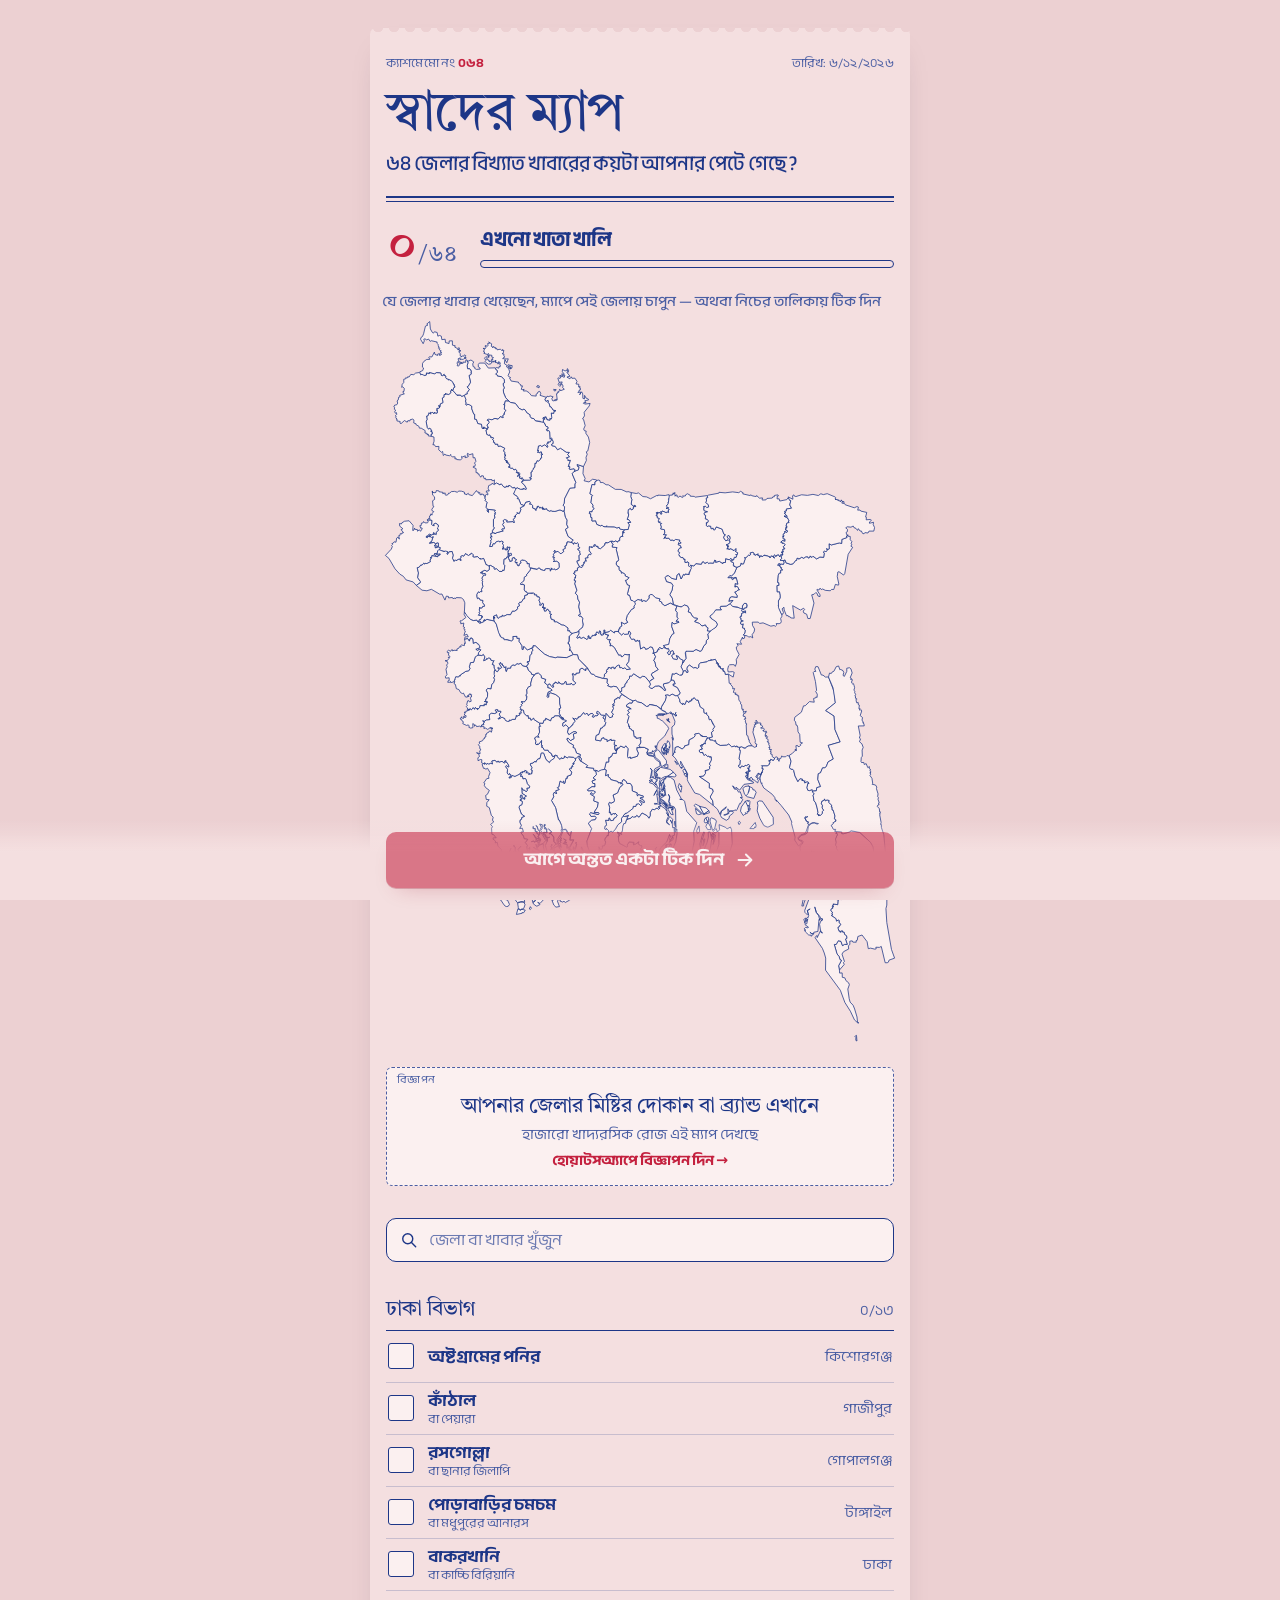
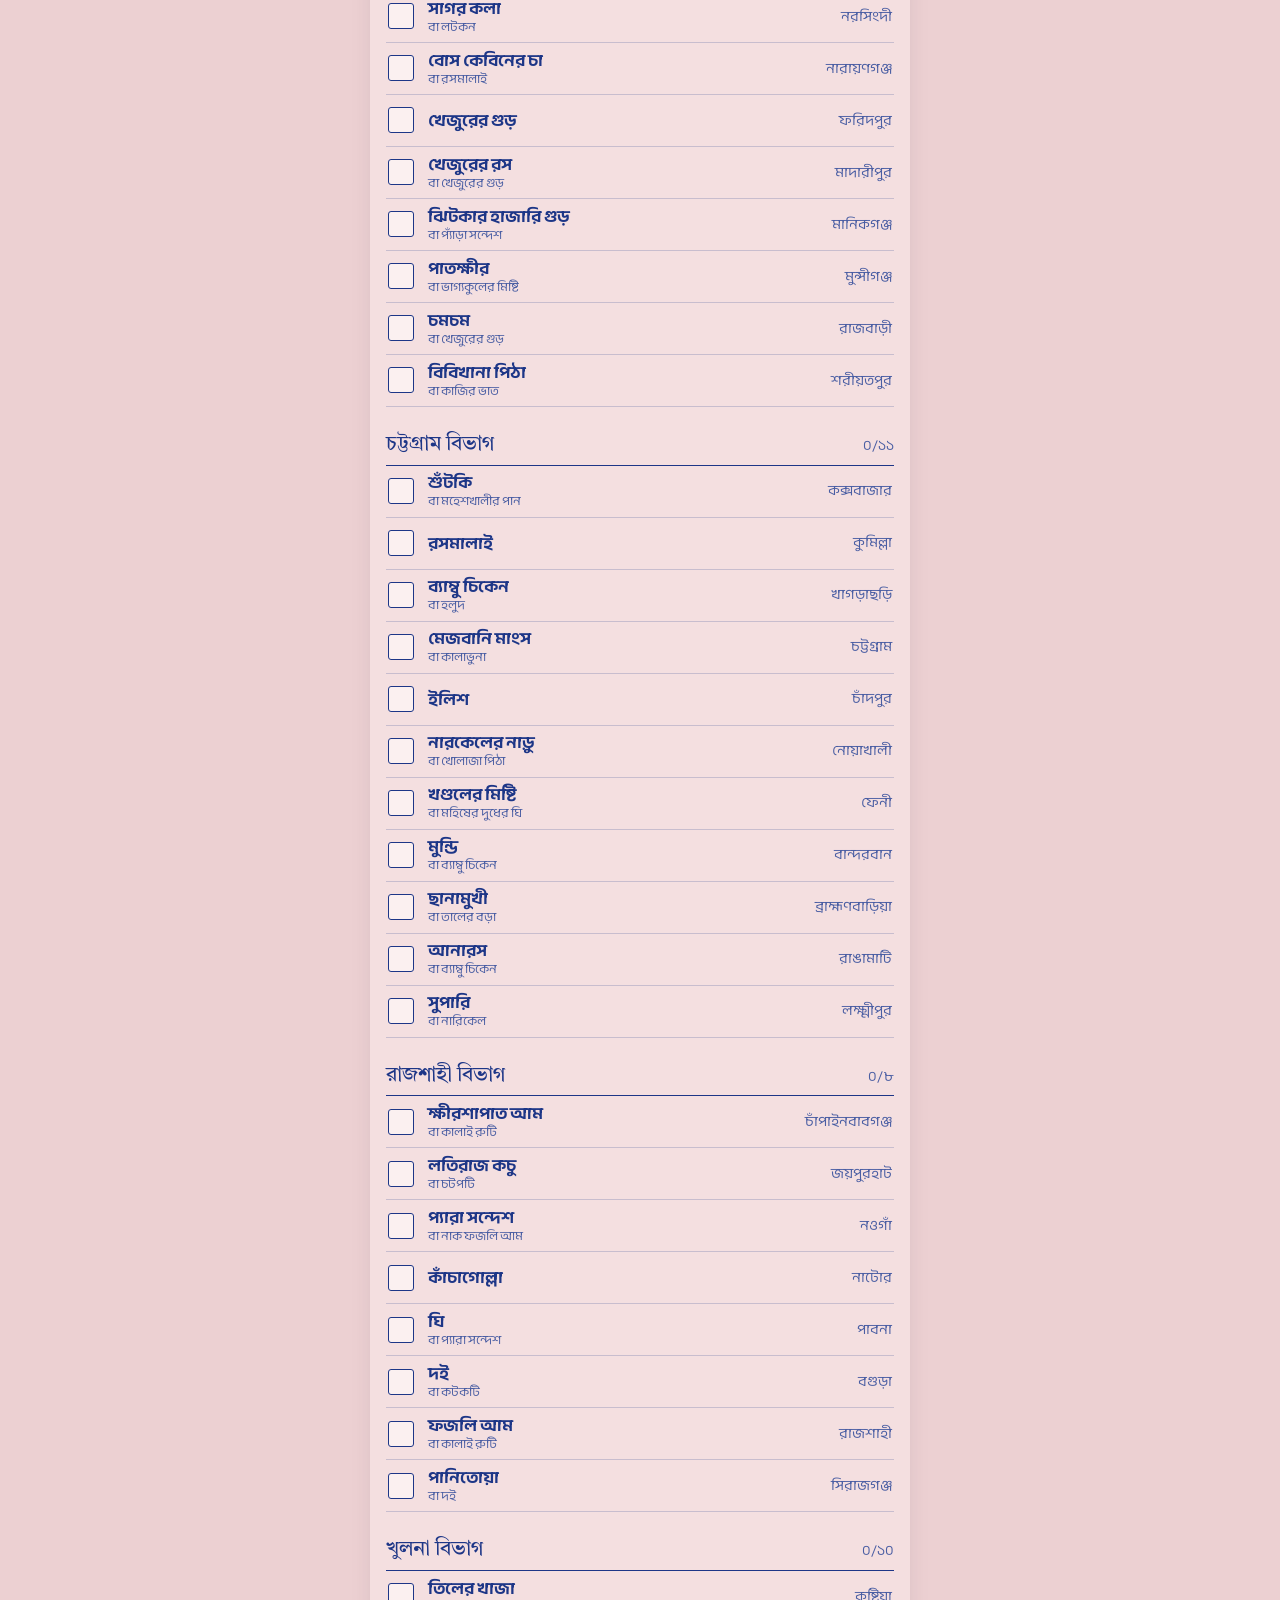
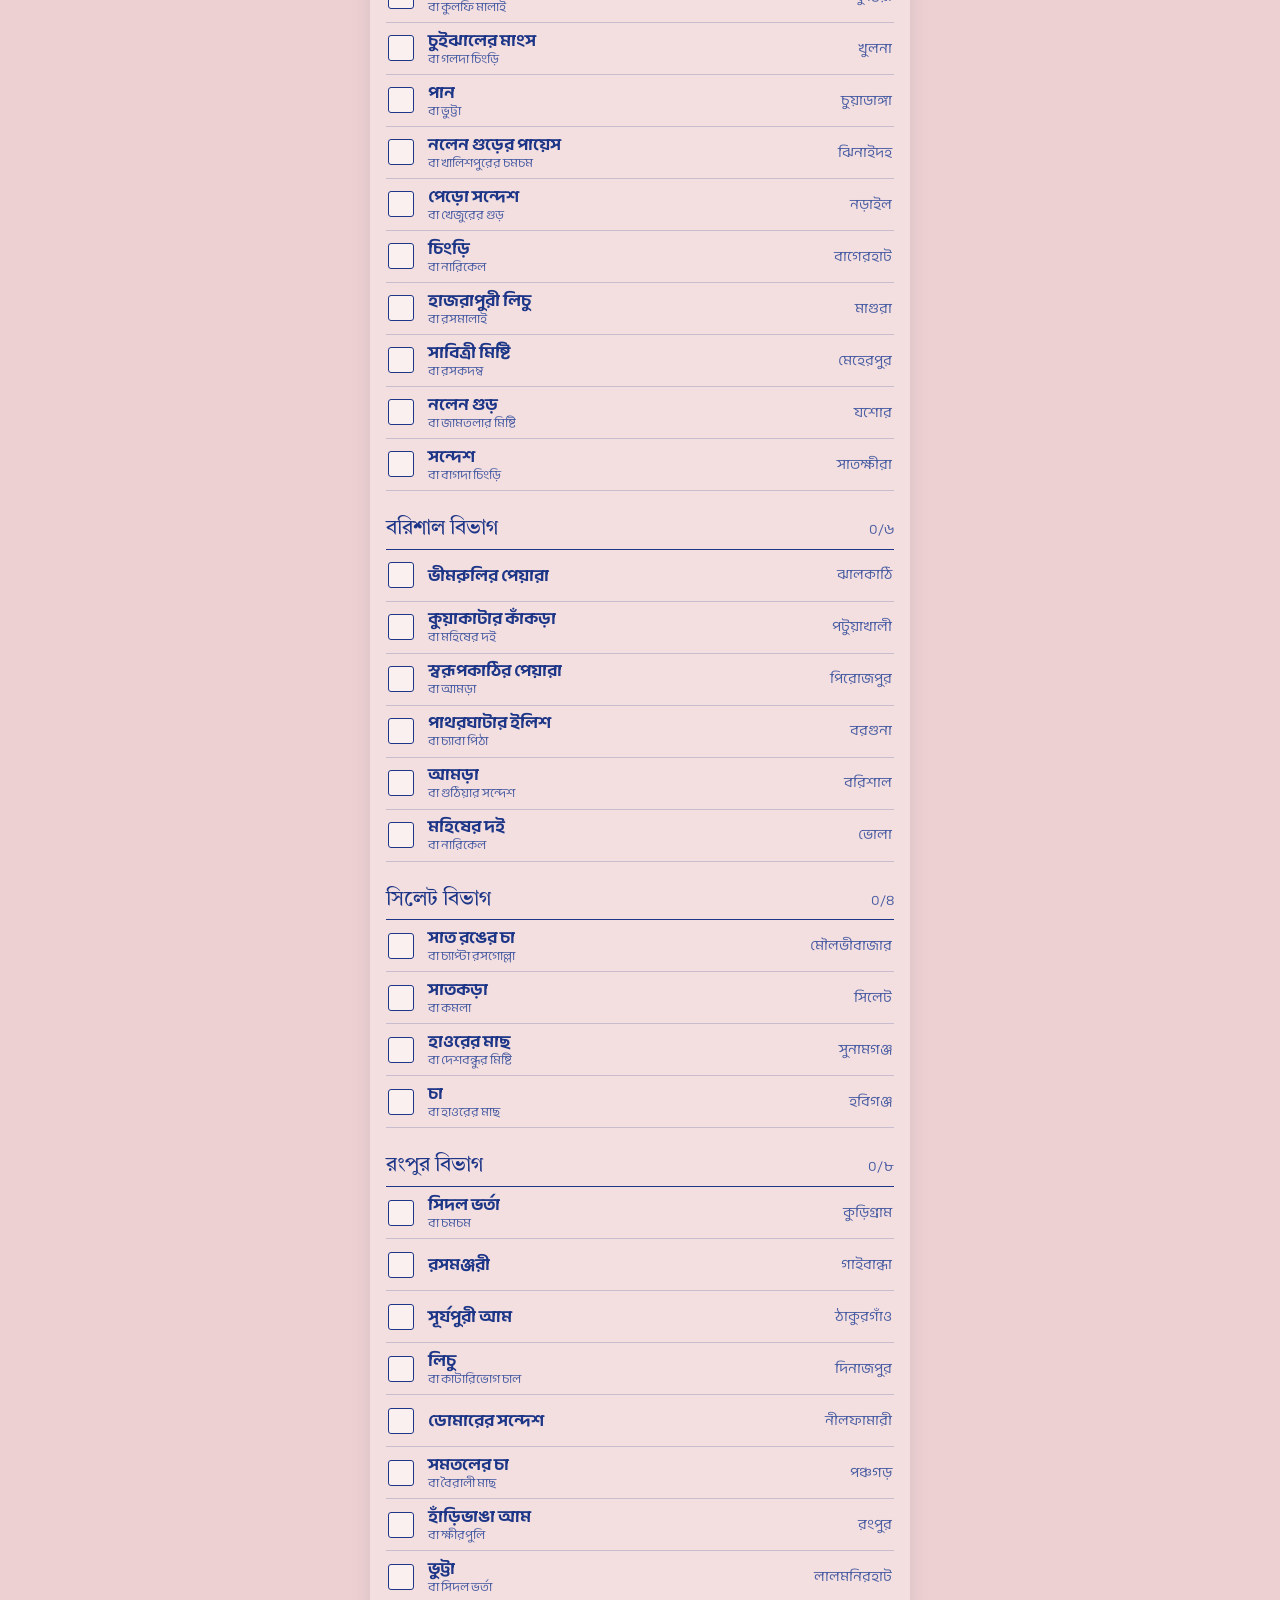
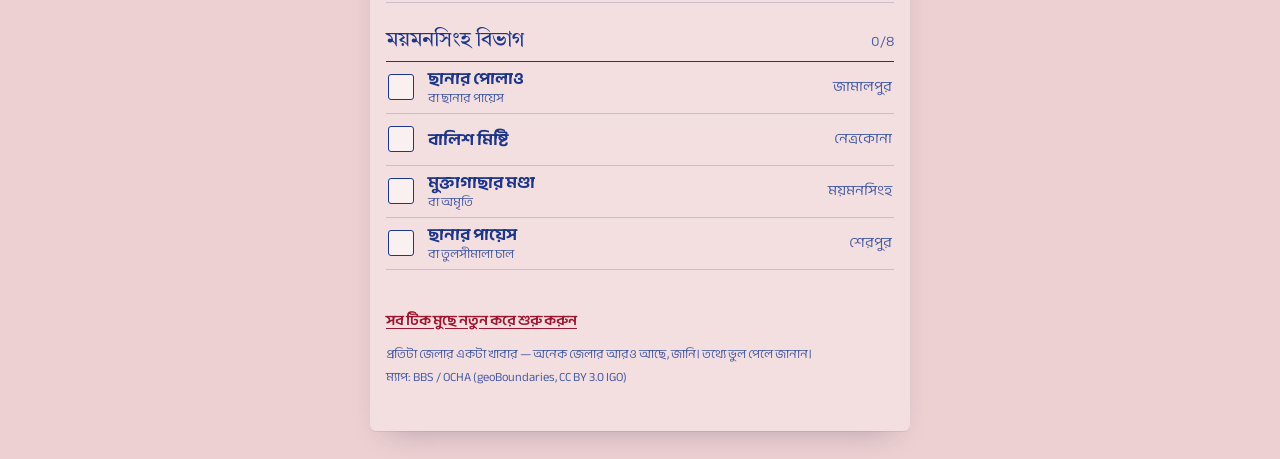
==== index.html @ 580228e4 "Swad map: 64-district famous food checklist with share card" ====
<!doctype html>
<html lang="bn">
<head>
<meta charset="utf-8">
<meta name="viewport" content="width=device-width, initial-scale=1, viewport-fit=cover">
<title>স্বাদের ম্যাপ — ৬৪ জেলার কয়টার বিখ্যাত খাবার খেয়েছেন?</title>
<meta name="description" content="বগুড়ার দই থেকে নাটোরের কাঁচাগোল্লা — ৬৪ জেলার বিখ্যাত খাবারের কয়টা খেয়েছেন? টিক দিন, নিজের স্বাদের ম্যাপ বানিয়ে শেয়ার করুন।">
<meta name="theme-color" content="#f4dfe0">
<meta property="og:type" content="website">
<meta property="og:title" content="৬৪ জেলার কয়টার বিখ্যাত খাবার খেয়েছেন?">
<meta property="og:description" content="টিক দিন, নিজের স্বাদের ম্যাপ বানিয়ে শেয়ার করুন। লগইন লাগে না।">
<meta property="og:image" content="https://amimul1234.github.io/swad/og.png">
<meta property="og:image:width" content="1200">
<meta property="og:image:height" content="630">
<meta property="og:url" content="https://amimul1234.github.io/swad/">
<meta name="twitter:card" content="summary_large_image">
<link rel="icon" href="icon.svg" type="image/svg+xml">
<link rel="preconnect" href="https://fonts.googleapis.com">
<link rel="preconnect" href="https://fonts.gstatic.com" crossorigin>
<link href="https://fonts.googleapis.com/css2?family=Anek+Bangla:wdth,wght@75..125,300..800&family=Tiro+Bangla&display=swap" rel="stylesheet">
<link rel="stylesheet" href="app.css">
</head>
<body>
<div class="sheet">
  <header class="mast">
    <div class="mast-row">
      <span class="memo-no">ক্যাশমেমো নং <b>০৬৪</b></span>
      <span class="memo-date" id="today"></span>
    </div>
    <h1>স্বাদের ম্যাপ</h1>
    <p class="mast-sub">৬৪ জেলার বিখ্যাত খাবারের কয়টা আপনার পেটে গেছে?</p>
    <div class="friend" id="friend" hidden></div>
  </header>

  <section class="tally" aria-live="polite">
    <div class="tally-num"><span id="count">০</span><small>/৬৪</small></div>
    <div class="tally-side">
      <div class="tally-title" id="rank">এখনো খাতা খালি</div>
      <div class="tally-bar"><i id="bar"></i></div>
    </div>
  </section>

  <section class="map-wrap">
    <p class="hint">যে জেলার খাবার খেয়েছেন, ম্যাপে সেই জেলায় চাপুন — অথবা নিচের তালিকায় টিক দিন</p>
    <svg id="map" role="group" aria-label="বাংলাদেশের ৬৪ জেলার ম্যাপ"></svg>
    <div class="peek" id="peek" hidden></div>
  </section>

  <aside class="ad" data-slot="mid" hidden></aside>

  <section class="ledger">
    <div class="ledger-head">
      <label class="search">
        <svg viewBox="0 0 24 24" aria-hidden="true"><circle cx="10.5" cy="10.5" r="6"/><path d="M15 15l5 5"/></svg>
        <input id="q" type="search" placeholder="জেলা বা খাবার খুঁজুন" autocomplete="off">
      </label>
    </div>
    <div id="list"></div>
  </section>

  <footer class="foot">
    <button class="link" id="clear" type="button">সব টিক মুছে নতুন করে শুরু করুন</button>
    <p>প্রতিটা জেলার একটা খাবার — অনেক জেলার আরও আছে, জানি। তথ্যে ভুল পেলে জানান।</p>
    <p>ম্যাপ: BBS / OCHA (geoBoundaries, CC BY 3.0 IGO)</p>
  </footer>
</div>

<div class="dock">
  <button class="stamp-btn" id="make" type="button">
    <span id="makeLabel">আমার কার্ড বানাই</span>
    <svg viewBox="0 0 24 24" aria-hidden="true"><path d="M5 12h13M13 6l6 6-6 6"/></svg>
  </button>
</div>

<dialog id="sheet" class="card-sheet">
  <form method="dialog" class="sheet-top">
    <b>আপনার স্বাদের কার্ড</b>
    <button class="x" aria-label="বন্ধ করুন">
      <svg viewBox="0 0 24 24"><path d="M6 6l12 12M18 6L6 18"/></svg>
    </button>
  </form>
  <div class="fields">
    <label class="field">
      <span>নাম</span>
      <input id="name" maxlength="28" placeholder="আপনার নাম" autocomplete="name">
    </label>
    <label class="photo">
      <input id="photo" type="file" accept="image/*" hidden>
      <span class="photo-face" id="face">
        <svg viewBox="0 0 24 24" aria-hidden="true"><circle cx="12" cy="9" r="3.6"/><path d="M5 19.5c1.4-3.2 4-4.6 7-4.6s5.6 1.4 7 4.6"/></svg>
      </span>
      <span>ছবি</span>
    </label>
  </div>
  <div class="preview"><img id="out" alt="আপনার স্বাদের কার্ড"></div>
  <p class="save-hint" id="saveHint">ছবিতে চেপে ধরে রাখলেও সেভ হবে</p>
  <div class="actions">
    <button class="stamp-btn" id="share" type="button">শেয়ার করুন</button>
    <button class="ghost wide" id="save" type="button">ডাউনলোড</button>
    <button class="ghost wide" id="copy" type="button">লিংক কপি</button>
  </div>
  <aside class="ad" data-slot="sheet" hidden></aside>
</dialog>

<div class="toast" id="toast" role="status"></div>

<script src="ads.js"></script>
<script src="map.js"></script>
<script src="foods.js"></script>
<script src="app.js"></script>
</body>
</html>
---- app.css ----
:root {
  --memo: #f4dfe0;
  --memo-deep: #ecd0d2;
  --slip: #fbf0f0;
  --ink: #1d3687;
  --ink-soft: #4a5ea3;
  --ink-faint: rgba(29, 54, 135, .14);
  --rule: rgba(29, 54, 135, .2);
  --stamp: #c4213f;
  --stamp-deep: #9b1730;
  --stamp-wash: rgba(196, 33, 63, .1);
  --carbon: #24233a;
  --string: #b98a4b;

  --display: "Tiro Bangla", "Noto Serif Bengali", serif;
  --body: "Anek Bangla", "Noto Sans Bengali", "Hind Siliguri", system-ui, sans-serif;

  --r-1: 3px;
  --r-2: 6px;
  --r-3: 10px;
  --r-4: 16px;
  --r-5: 999px;

  --lift: 0 1px 0 rgba(36, 35, 58, .08), 0 14px 30px -18px rgba(36, 35, 58, .35);
  --press: 0 1px 0 rgba(155, 23, 48, .5), 0 10px 22px -12px rgba(155, 23, 48, .55);

  --t-xs: .78rem;
  --t-sm: .9rem;
  --t-md: 1.02rem;
  --t-lg: 1.32rem;
  --t-xl: 2.15rem;
  --t-xxl: 3.4rem;
}

* { box-sizing: border-box; }

html { -webkit-text-size-adjust: 100%; }

body {
  margin: 0;
  background: var(--memo-deep);
  color: var(--ink);
  font-family: var(--body);
  font-size: var(--t-md);
  line-height: 1.5;
  -webkit-tap-highlight-color: transparent;
}

button, input { font: inherit; color: inherit; }

.sheet {
  max-width: 540px;
  margin: 0 auto;
  min-height: 100dvh;
  background: var(--memo);
  padding: 0 16px 120px;
  position: relative;
}

@media (min-width: 600px) {
  body { padding: 28px 0; }
  .sheet {
    border-radius: var(--r-2);
    box-shadow: var(--lift);
    min-height: auto;
    padding-bottom: 40px;
  }
  .sheet::before {
    content: "";
    position: absolute;
    inset: -1px 0 auto;
    height: 10px;
    background: radial-gradient(circle at 8px 0, var(--memo-deep) 5px, transparent 5.5px) 0 0 / 16px 10px repeat-x;
  }
}

.mast {
  padding: 26px 0 18px;
  border-bottom: 2px solid var(--ink);
  position: relative;
}
.mast::after {
  content: "";
  position: absolute;
  left: 0; right: 0; bottom: -6px;
  border-bottom: 1px solid var(--ink);
}
.mast-row {
  display: flex;
  justify-content: space-between;
  font-size: var(--t-xs);
  letter-spacing: .02em;
  color: var(--ink-soft);
}
.memo-no b { font-weight: 700; color: var(--stamp); font-variant-numeric: tabular-nums; }
.mast h1 {
  font-family: var(--display);
  font-weight: 400;
  font-size: var(--t-xxl);
  line-height: 1.05;
  letter-spacing: -.01em;
  margin: 14px 0 6px;
}
.mast-sub {
  margin: 0;
  font-size: var(--t-lg);
  font-weight: 500;
  font-stretch: 92%;
  line-height: 1.35;
  text-wrap: balance;
}

.friend {
  margin-top: 14px;
  padding: 10px 12px;
  border: 1.5px dashed var(--stamp);
  border-radius: var(--r-2);
  color: var(--stamp-deep);
  font-size: var(--t-sm);
  background: var(--stamp-wash);
}
.friend b { font-weight: 700; }

.tally {
  display: flex;
  align-items: center;
  gap: 16px;
  padding: 22px 0 6px;
}
.tally-num {
  font-family: var(--display);
  font-size: var(--t-xxl);
  line-height: 1;
  color: var(--stamp);
  font-variant-numeric: tabular-nums;
  min-width: 2.6ch;
}
.tally-num small { font-size: .42em; color: var(--ink-soft); margin-left: 2px; }
.tally-side { flex: 1; min-width: 0; }
.tally-title {
  font-weight: 700;
  font-size: var(--t-lg);
  font-stretch: 90%;
  line-height: 1.2;
}
.tally-bar {
  margin-top: 8px;
  height: 8px;
  border: 1.5px solid var(--ink);
  border-radius: var(--r-5);
  overflow: hidden;
}
.tally-bar i {
  display: block;
  height: 100%;
  width: 0;
  background: repeating-linear-gradient(-45deg, var(--stamp) 0 4px, var(--stamp-deep) 4px 6px);
  transition: width .45s cubic-bezier(.2, .8, .2, 1);
}

.map-wrap {
  position: relative;
  margin: 10px -4px 0;
}
#map {
  display: block;
  width: 100%;
  height: auto;
  touch-action: manipulation;
}
#map path {
  fill: var(--slip);
  stroke: var(--ink);
  stroke-width: .9;
  stroke-linejoin: round;
  cursor: pointer;
  transition: fill .25s ease;
}
#map path.on { fill: var(--stamp); stroke: var(--stamp-deep); }
#map path.hit { fill: var(--ink-faint); }
#map path.on.hit { fill: var(--stamp-deep); }
#map path:focus-visible { outline: none; stroke-width: 2.5; }
#map path.pop { animation: pop .42s cubic-bezier(.2, .8, .2, 1); transform-box: fill-box; transform-origin: center; }
@keyframes pop {
  0% { transform: scale(1); }
  40% { transform: scale(1.12); }
  100% { transform: scale(1); }
}
.peek {
  position: absolute;
  left: 50%;
  top: 6px;
  transform: translateX(-50%);
  background: var(--carbon);
  color: var(--slip);
  padding: 7px 14px;
  border-radius: var(--r-5);
  font-size: var(--t-sm);
  white-space: nowrap;
  pointer-events: none;
  box-shadow: var(--lift);
}
.peek b { color: #ffb3c0; font-weight: 600; }
.hint {
  margin: 4px 0 6px;
  font-size: var(--t-sm);
  font-weight: 500;
  color: var(--ink-soft);
  text-wrap: balance;
}

.ledger { margin-top: 22px; }
.ledger-head {
  display: flex;
  gap: 10px;
  position: sticky;
  top: 0;
  z-index: 2;
  padding: 10px 0;
  background: var(--memo);
}
.search {
  flex: 1;
  display: flex;
  align-items: center;
  gap: 8px;
  padding: 0 12px;
  height: 44px;
  border: 1.5px solid var(--ink);
  border-radius: var(--r-3);
  background: var(--slip);
}
.search svg { width: 20px; height: 20px; flex: none; }
.search input {
  border: 0;
  background: none;
  outline: none;
  width: 100%;
  min-width: 0;
  font-size: 1rem;
}
.search input::placeholder { color: var(--ink-soft); opacity: .8; }
svg { fill: none; stroke: currentColor; stroke-width: 1.7; stroke-linecap: round; stroke-linejoin: round; }

.ghost {
  height: 44px;
  padding: 0 14px;
  border: 1.5px solid var(--ink);
  border-radius: var(--r-3);
  background: transparent;
  font-weight: 600;
  font-size: var(--t-sm);
  cursor: pointer;
  white-space: nowrap;
}
.ghost:active { background: var(--ink-faint); }

.div-block { margin-top: 14px; }
.div-head {
  display: flex;
  align-items: baseline;
  justify-content: space-between;
  border-bottom: 1.5px solid var(--ink);
  padding: 8px 0 4px;
}
.div-head h2 {
  margin: 0;
  font-family: var(--display);
  font-weight: 400;
  font-size: var(--t-lg);
}
.div-head span { font-size: var(--t-sm); color: var(--ink-soft); font-variant-numeric: tabular-nums; }

.row {
  display: grid;
  grid-template-columns: 30px 1fr auto;
  align-items: center;
  gap: 10px;
  width: 100%;
  min-height: 52px;
  padding: 6px 2px;
  border: 0;
  border-bottom: 1px solid var(--rule);
  background: none;
  text-align: left;
  cursor: pointer;
}
.row:active { background: var(--ink-faint); }
.box {
  width: 26px;
  height: 26px;
  border: 1.5px solid var(--ink);
  border-radius: var(--r-1);
  display: grid;
  place-items: center;
  background: var(--slip);
}
.box svg { width: 20px; height: 20px; stroke: var(--slip); stroke-width: 2.6; opacity: 0; transform: scale(.4) rotate(-12deg); transition: transform .25s cubic-bezier(.2, .8, .2, 1), opacity .15s; }
.row.on .box { background: var(--stamp); border-color: var(--stamp-deep); }
.row.on .box svg { opacity: 1; transform: none; }
.food {
  font-weight: 650;
  font-size: 1.06rem;
  line-height: 1.25;
  min-width: 0;
}
.food em { display: block; font-style: normal; font-size: var(--t-xs); color: var(--ink-soft); font-weight: 400; margin-top: 1px; }
.dist {
  font-size: var(--t-sm);
  color: var(--ink-soft);
  white-space: nowrap;
  text-align: right;
  padding-left: 8px;
}
.row.on .food { color: var(--stamp-deep); }
.row.on .dist { color: var(--stamp); font-weight: 600; }
.empty { padding: 28px 0; text-align: center; color: var(--ink-soft); }

.link {
  border: 0;
  background: none;
  padding: 10px 0;
  color: var(--stamp-deep);
  font-weight: 600;
  font-size: var(--t-sm);
  text-decoration: underline;
  text-underline-offset: 3px;
  cursor: pointer;
}
.ad {
  margin: 22px 0 0;
  border: 1.5px dashed var(--ink-soft);
  border-radius: var(--r-2);
  padding: 22px 12px 12px;
  position: relative;
  display: grid;
  justify-items: center;
  background: var(--slip);
}
.ad::before {
  content: "বিজ্ঞাপন";
  position: absolute;
  top: 4px;
  left: 10px;
  font-size: .68rem;
  letter-spacing: .04em;
  color: var(--ink-soft);
}
.ad iframe { border: 0; display: block; max-width: 100%; }
.house {
  display: grid;
  gap: 4px;
  width: 100%;
  text-decoration: none;
  color: var(--ink);
  text-align: center;
  padding: 4px 0 2px;
}
.house b { font-family: var(--display); font-weight: 400; font-size: var(--t-lg); line-height: 1.25; text-wrap: balance; }
.house span { font-size: var(--t-sm); color: var(--ink-soft); }
.house i { font-style: normal; font-weight: 700; color: var(--stamp); font-size: var(--t-sm); }
.card-sheet .ad { margin-top: 16px; }
.foot {
  margin-top: 30px;
  font-size: var(--t-xs);
  color: var(--ink-soft);
  text-wrap: pretty;
}
.foot p { margin: 4px 0; }

.dock {
  position: fixed;
  left: 0; right: 0; bottom: 0;
  padding: 12px 16px calc(12px + env(safe-area-inset-bottom));
  display: flex;
  justify-content: center;
  background: linear-gradient(to top, var(--memo) 60%, transparent);
  pointer-events: none;
  z-index: 5;
}
.stamp-btn {
  pointer-events: auto;
  display: inline-flex;
  align-items: center;
  justify-content: center;
  gap: 10px;
  width: 100%;
  max-width: 508px;
  height: 56px;
  border: 0;
  border-radius: var(--r-3);
  background: var(--stamp);
  color: #fff;
  font-weight: 700;
  font-size: 1.12rem;
  box-shadow: var(--press);
  cursor: pointer;
  transition: transform .12s ease, background .2s;
}
.stamp-btn svg { width: 22px; height: 22px; stroke-width: 2.2; }
.stamp-btn:active { transform: translateY(1px) scale(.99); background: var(--stamp-deep); }
.stamp-btn:disabled { opacity: .55; }

.card-sheet {
  width: min(100vw, 540px);
  max-width: 100vw;
  max-height: 100dvh;
  margin: auto auto 0;
  padding: 0 16px calc(16px + env(safe-area-inset-bottom));
  border: 0;
  border-radius: var(--r-4) var(--r-4) 0 0;
  background: var(--memo);
  color: var(--ink);
  overflow-y: auto;
}
.card-sheet::backdrop { background: rgba(36, 35, 58, .55); }
.card-sheet[open] { animation: rise .32s cubic-bezier(.2, .8, .2, 1); }
@keyframes rise { from { transform: translateY(40px); opacity: 0; } }
@media (min-width: 600px) {
  .card-sheet { margin: auto; border-radius: var(--r-4); }
}
.sheet-top {
  position: sticky;
  top: 0;
  z-index: 1;
  display: flex;
  justify-content: space-between;
  align-items: center;
  padding: 14px 0 10px;
  background: var(--memo);
  font-size: var(--t-lg);
  font-family: var(--display);
}
.sheet-top b { font-weight: 400; }
.x { width: 44px; height: 44px; border: 0; background: none; display: grid; place-items: center; cursor: pointer; margin-right: -10px; }
.x svg { width: 24px; height: 24px; }

.fields { display: flex; gap: 10px; align-items: end; }
.field { flex: 1; display: grid; gap: 4px; font-size: var(--t-xs); color: var(--ink-soft); }
.field input {
  height: 48px;
  padding: 0 12px;
  border: 1.5px solid var(--ink);
  border-radius: var(--r-3);
  background: var(--slip);
  color: var(--ink);
  font-size: 1.05rem;
  outline: none;
}
.field input:focus { border-color: var(--stamp); }
.photo { display: grid; justify-items: center; gap: 2px; font-size: var(--t-xs); color: var(--ink-soft); cursor: pointer; }
.photo-face {
  width: 48px;
  height: 48px;
  border-radius: var(--r-5);
  border: 1.5px dashed var(--ink);
  display: grid;
  place-items: center;
  overflow: hidden;
  background: var(--slip) center / cover no-repeat;
}
.photo-face svg { width: 26px; height: 26px; }
.photo-face.has { border-style: solid; }
.photo-face.has svg { display: none; }

.preview {
  margin-top: 14px;
  border-radius: var(--r-2);
  overflow: hidden;
  box-shadow: var(--lift);
  aspect-ratio: 4 / 5;
  background: var(--slip);
}
.preview img { display: block; width: 100%; height: 100%; object-fit: contain; -webkit-touch-callout: default; }
.save-hint { margin: 8px 0 0; text-align: center; font-size: var(--t-xs); color: var(--ink-soft); }
.actions { display: grid; grid-template-columns: 1fr 1fr; gap: 10px; margin-top: 12px; }
.actions .stamp-btn { grid-column: 1 / -1; max-width: none; }
.ghost.wide { width: 100%; height: 48px; }

.toast {
  position: fixed;
  left: 50%;
  bottom: calc(90px + env(safe-area-inset-bottom));
  transform: translate(-50%, 20px);
  background: var(--carbon);
  color: var(--slip);
  padding: 10px 16px;
  border-radius: var(--r-5);
  font-size: var(--t-sm);
  opacity: 0;
  pointer-events: none;
  transition: opacity .2s, transform .2s;
  z-index: 50;
}
.toast.show { opacity: 1; transform: translate(-50%, 0); }

@media (prefers-reduced-motion: reduce) {
  *, *::before, *::after { animation: none !important; transition: none !important; }
}
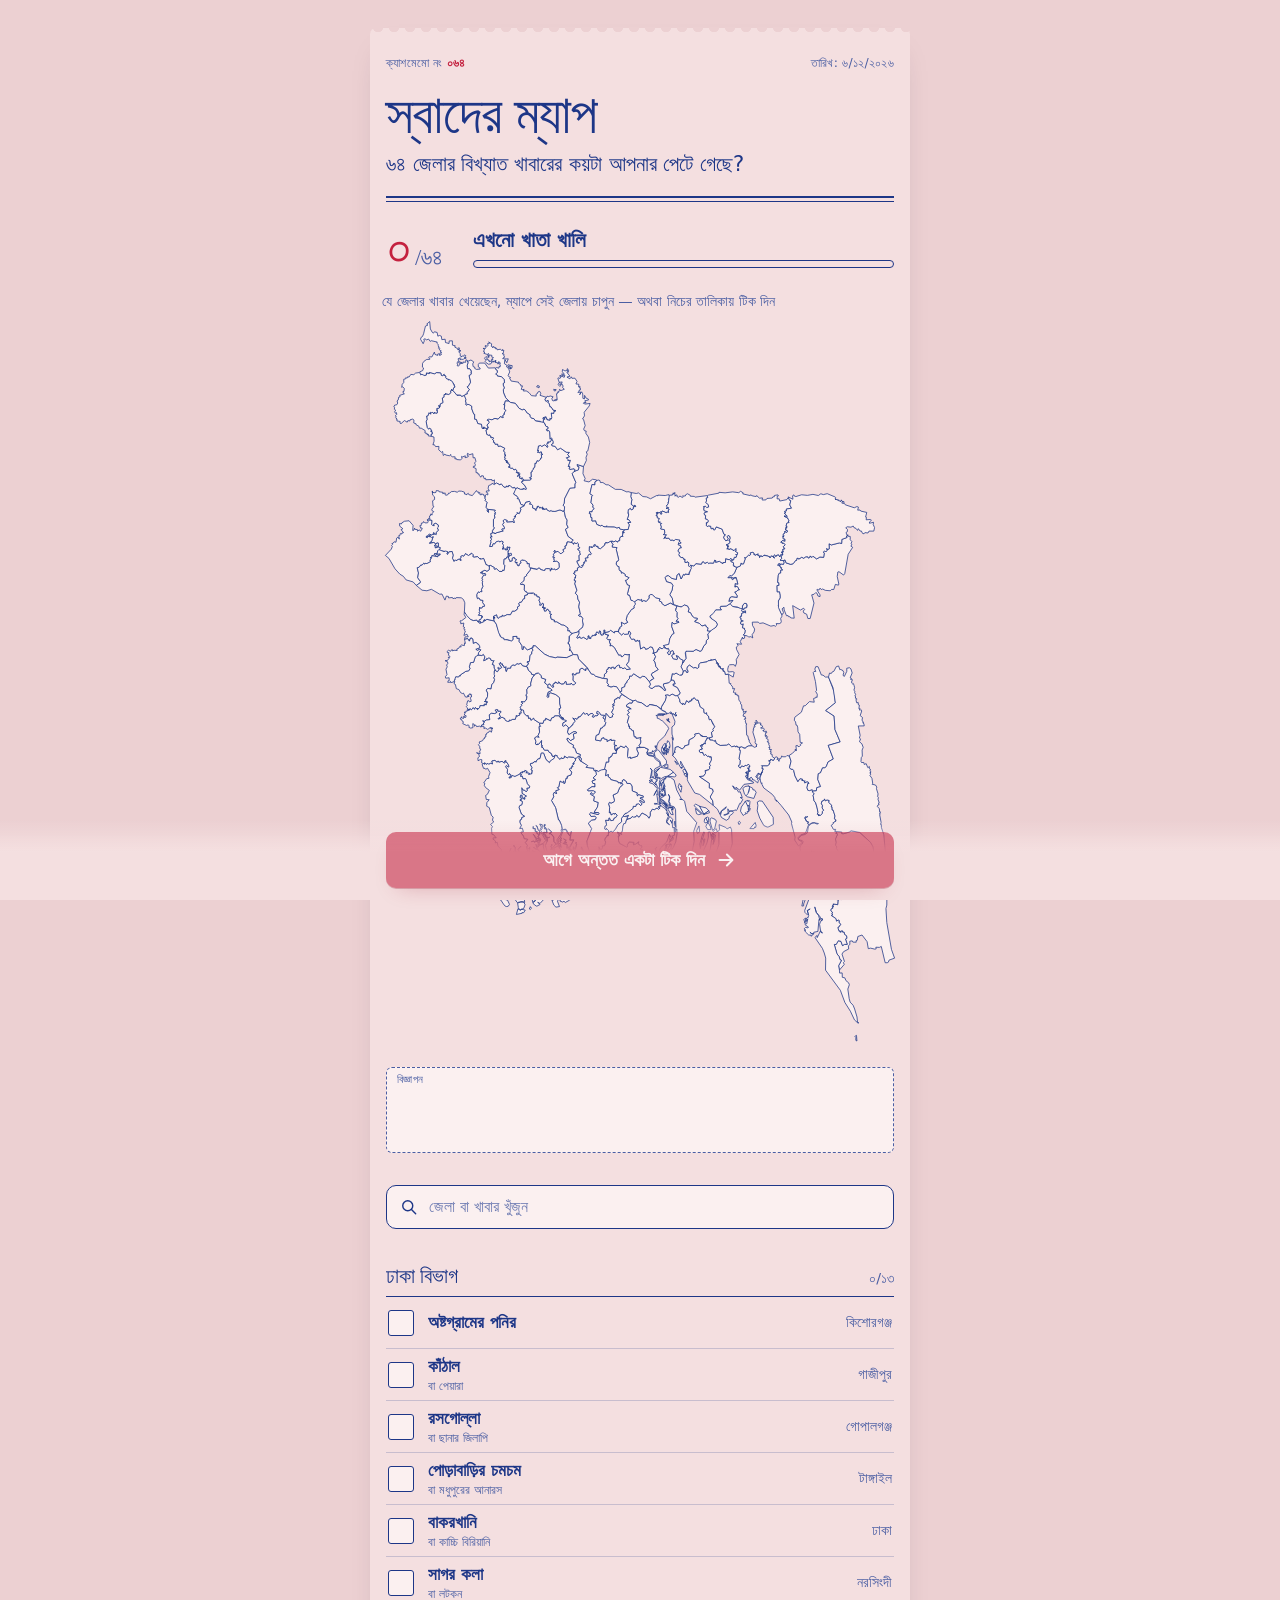
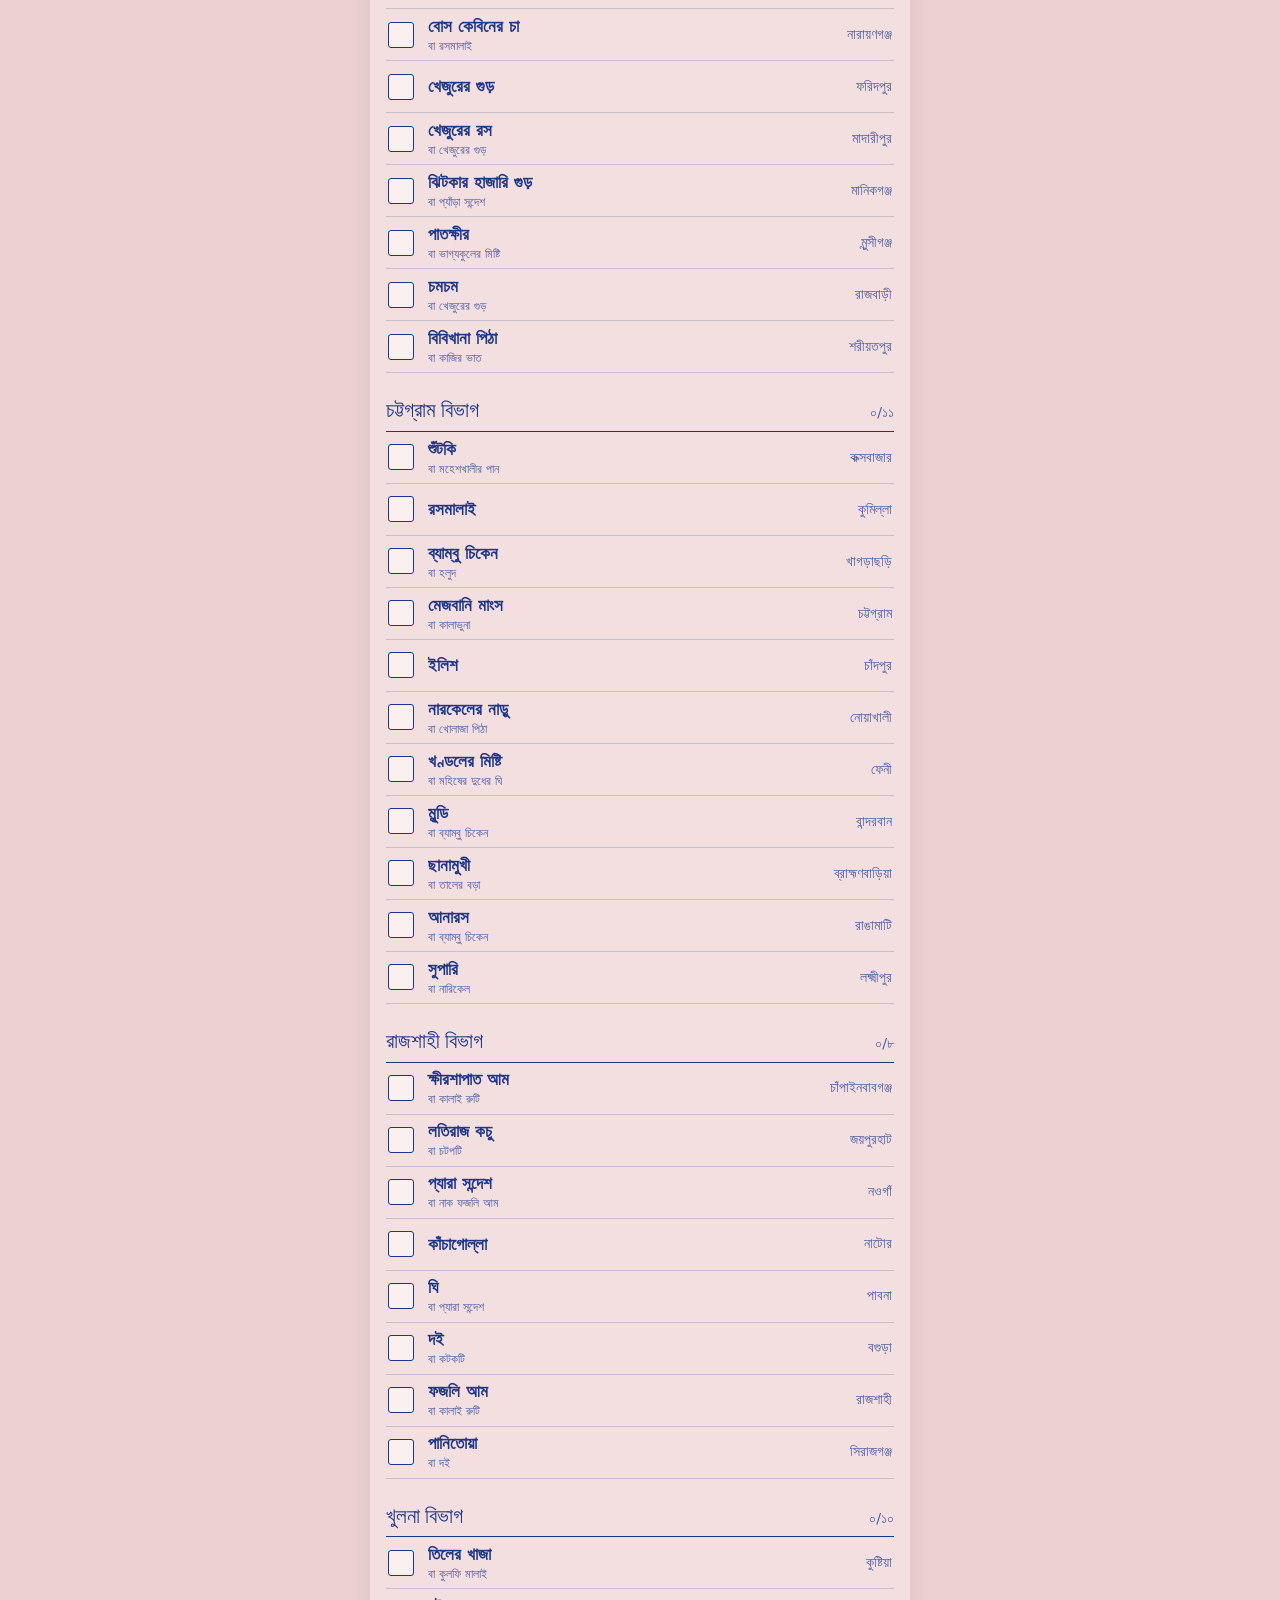
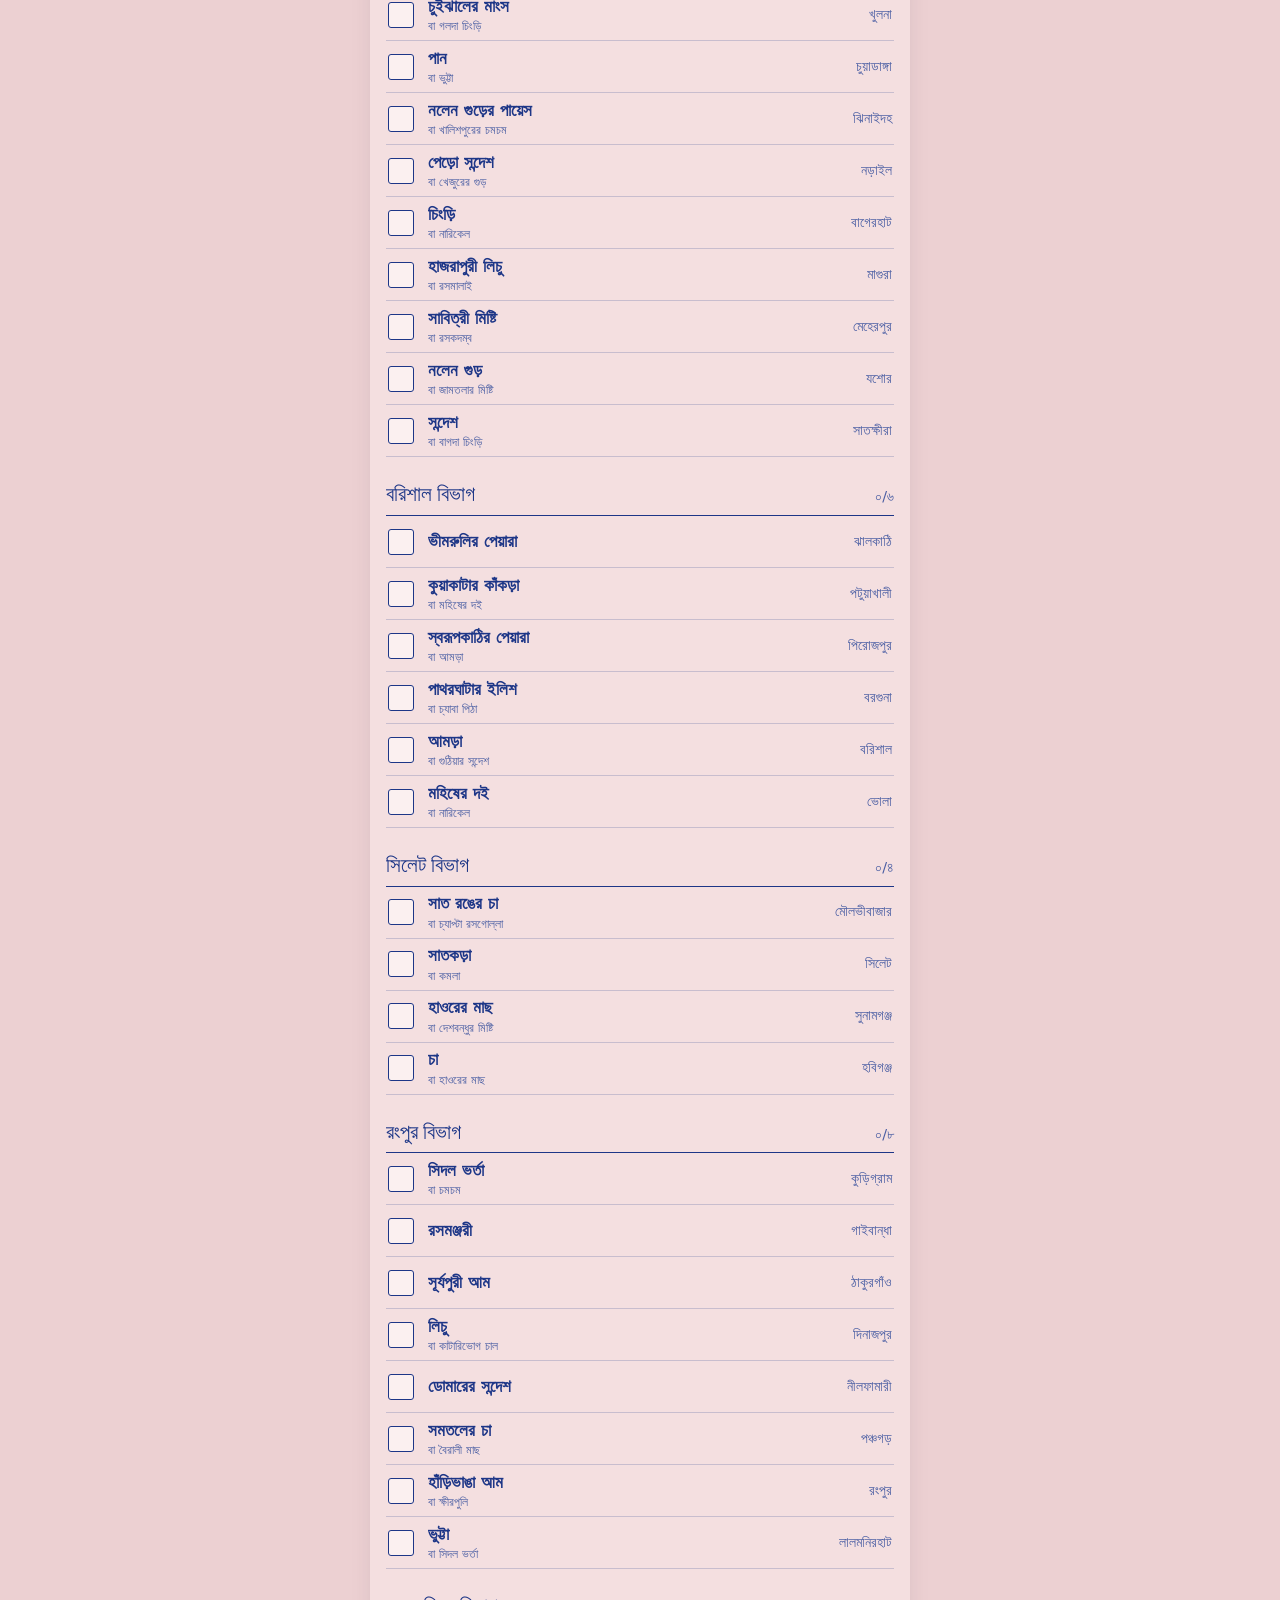
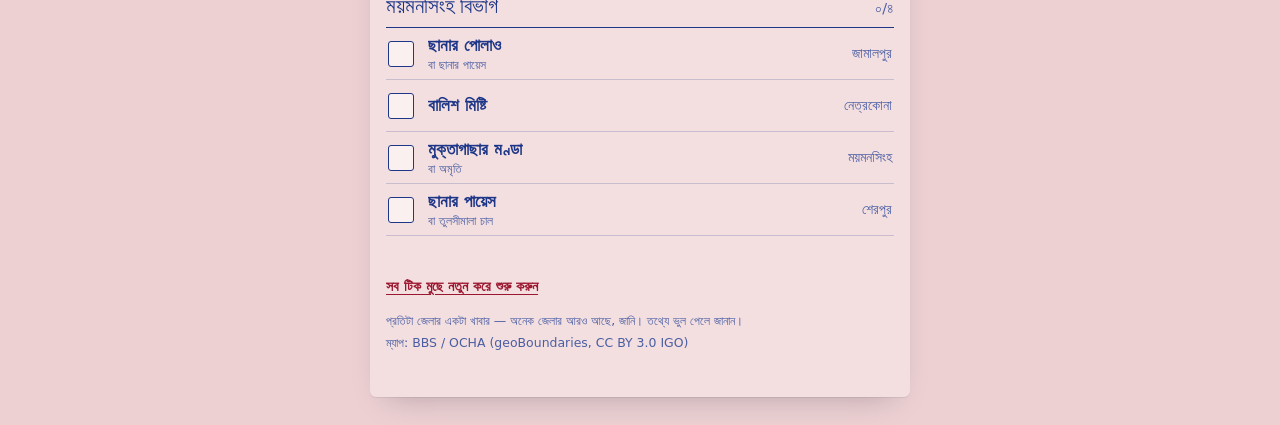
==== commit f5176660: "Isolate ad tiles, add CSP and referrer policy, harden inputs, wire Adsterra units" ====
--- a/index.html
+++ b/index.html
@@ -2,6 +2,8 @@
 <html lang="bn">
 <head>
 <meta charset="utf-8">
+<meta http-equiv="Content-Security-Policy" content="default-src 'self'; script-src 'self'; style-src 'self' https://fonts.googleapis.com; font-src https://fonts.gstatic.com; img-src 'self' data: blob:; frame-src 'self'; connect-src 'self'; media-src 'none'; object-src 'none'; worker-src 'none'; base-uri 'none'; form-action 'self'; upgrade-insecure-requests">
+<meta name="referrer" content="strict-origin-when-cross-origin">
 <meta name="viewport" content="width=device-width, initial-scale=1, viewport-fit=cover">
 <title>স্বাদের ম্যাপ — ৬৪ জেলার কয়টার বিখ্যাত খাবার খেয়েছেন?</title>
 <meta name="description" content="বগুড়ার দই থেকে নাটোরের কাঁচাগোল্লা — ৬৪ জেলার বিখ্যাত খাবারের কয়টা খেয়েছেন? টিক দিন, নিজের স্বাদের ম্যাপ বানিয়ে শেয়ার করুন।">
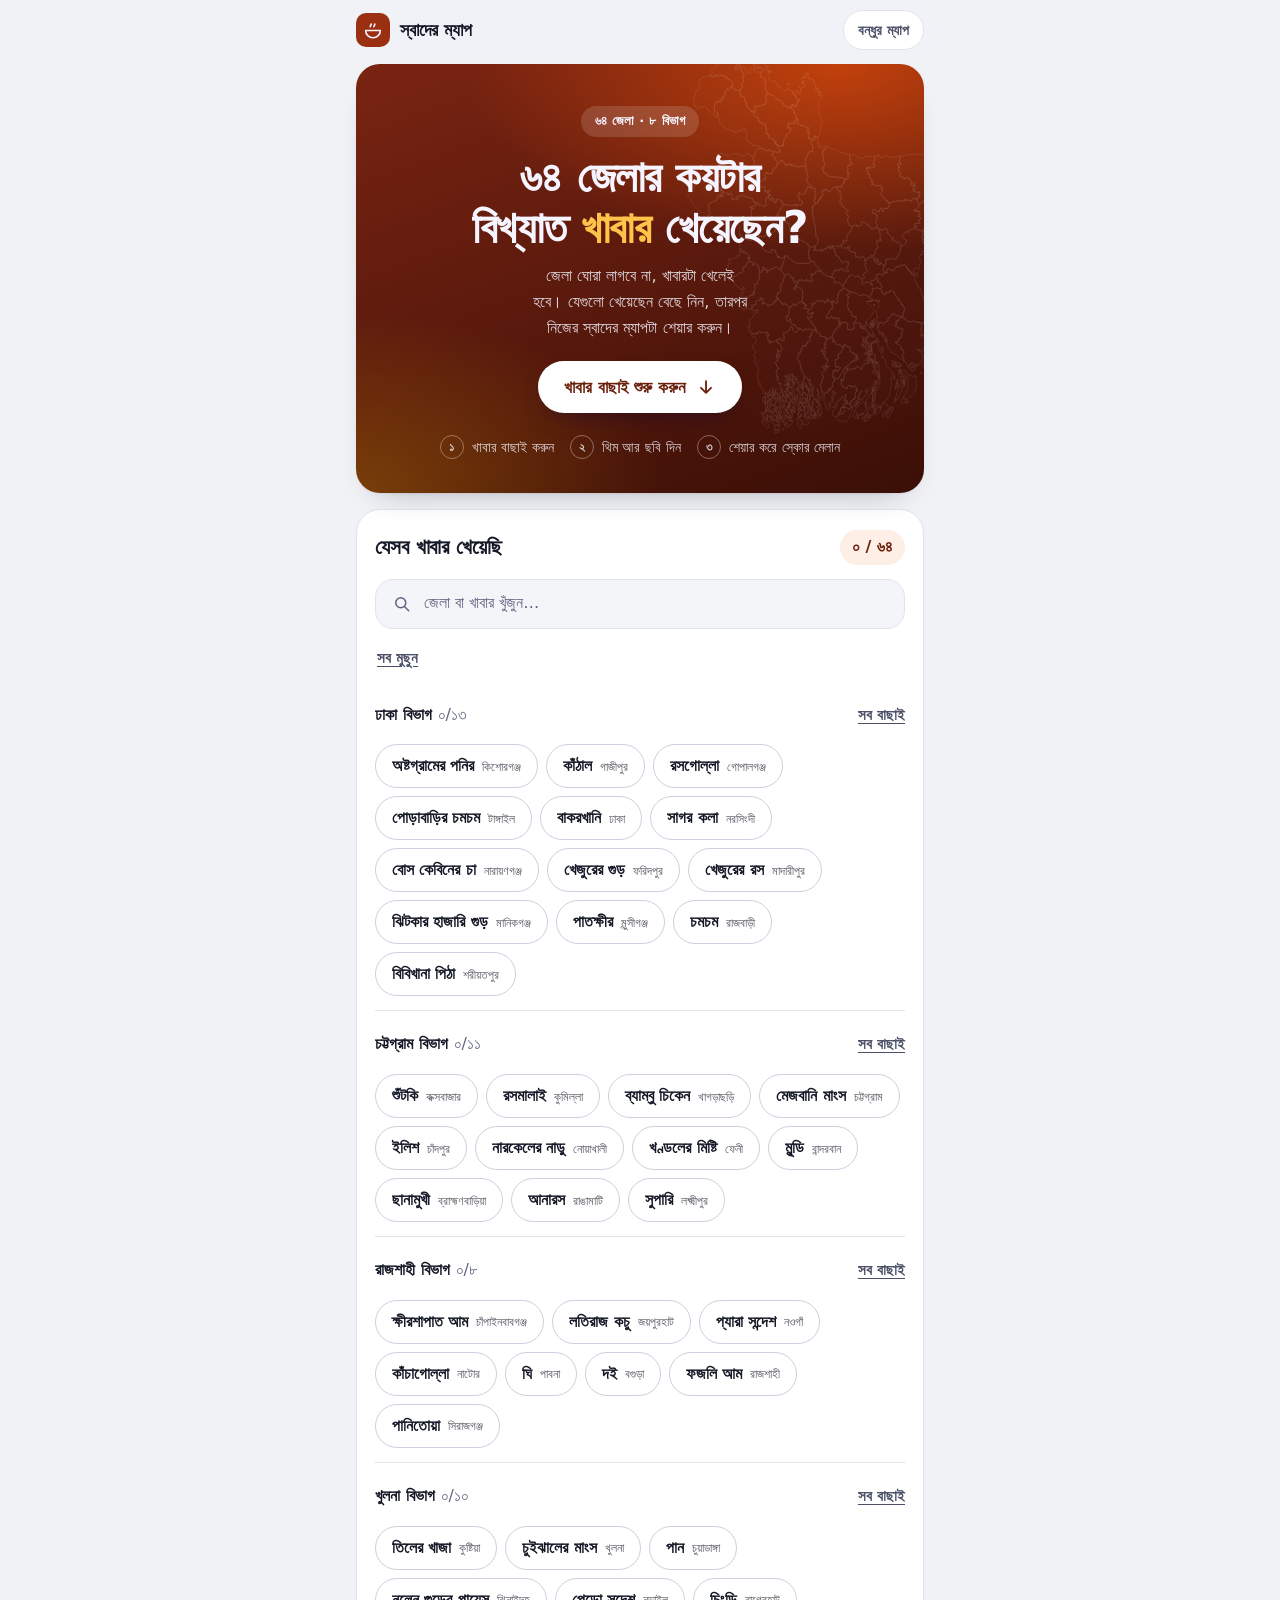
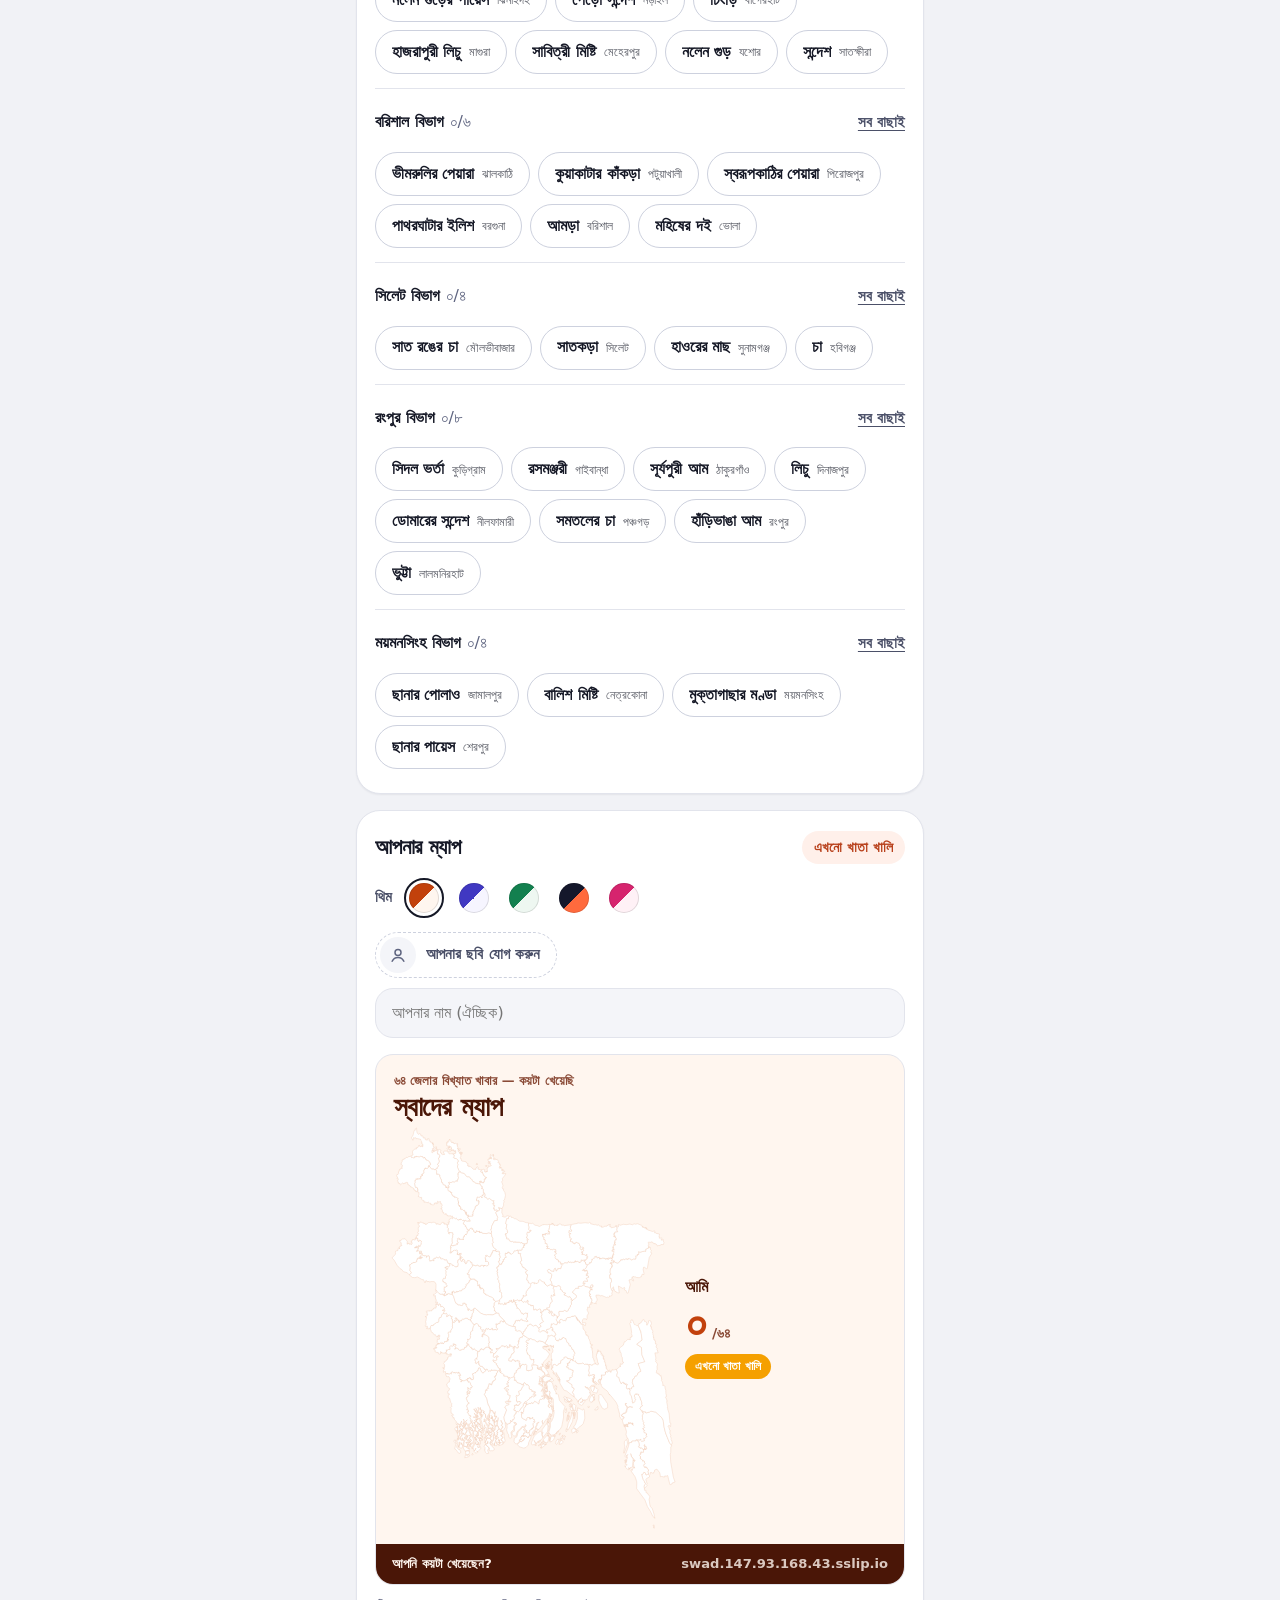
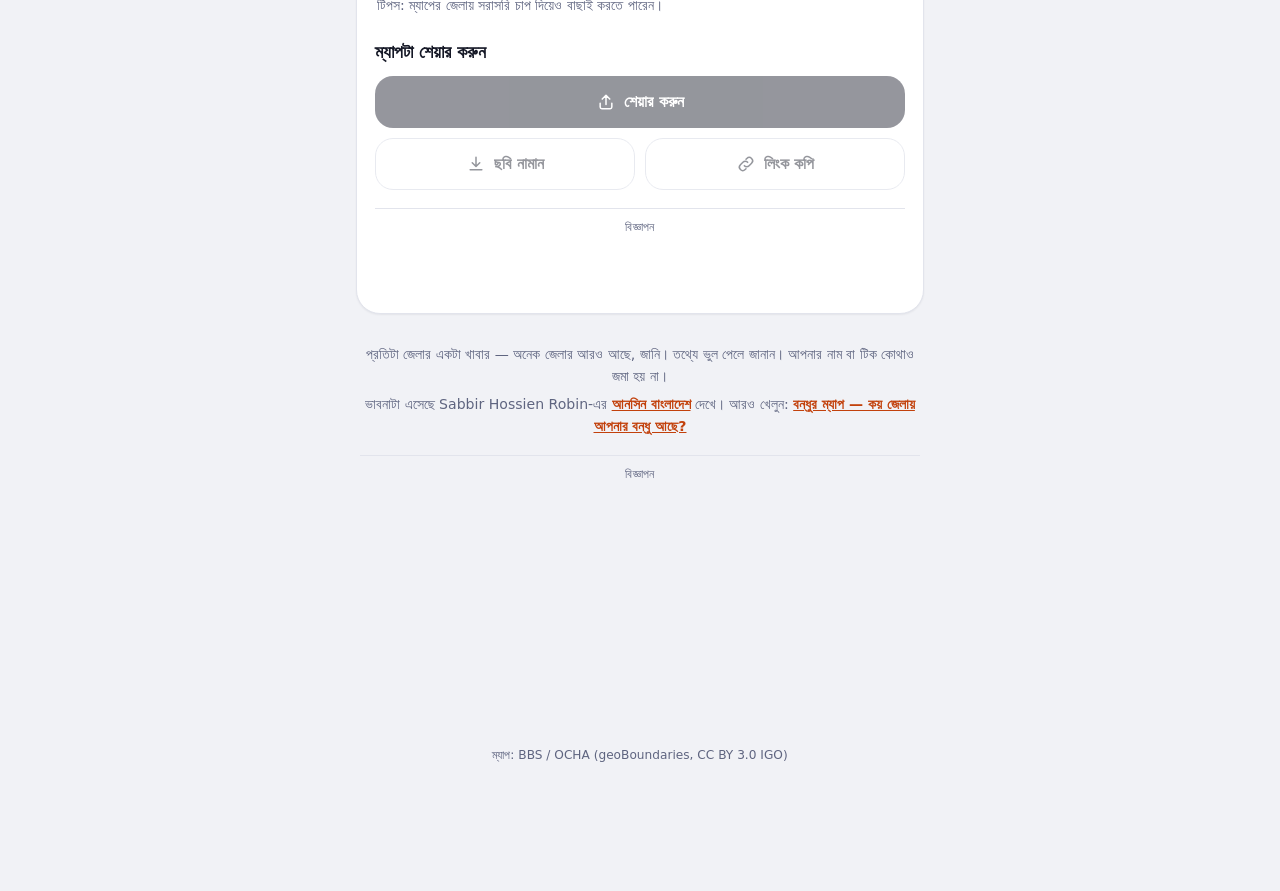
==== commit 8d60cdc5: "Redesign: hero, pill chips, live themed card preview, sticky share bar" ====
--- a/index.html
+++ b/index.html
@@ -2,107 +2,145 @@
 <html lang="bn">
 <head>
 <meta charset="utf-8">
-<meta http-equiv="Content-Security-Policy" content="default-src 'self'; script-src 'self'; style-src 'self' https://fonts.googleapis.com; font-src https://fonts.gstatic.com; img-src 'self' data: blob:; frame-src 'self'; connect-src 'self'; media-src 'none'; object-src 'none'; worker-src 'none'; base-uri 'none'; form-action 'self'; upgrade-insecure-requests">
+<meta http-equiv="Content-Security-Policy" content="default-src 'self'; script-src 'self'; style-src 'self' https://fonts.googleapis.com; font-src https://fonts.gstatic.com; img-src 'self' data: blob:; frame-src https://ad.swad.147.93.168.43.sslip.io; connect-src 'self'; media-src 'none'; object-src 'none'; worker-src 'none'; base-uri 'none'; form-action 'self'; upgrade-insecure-requests">
 <meta name="referrer" content="strict-origin-when-cross-origin">
 <meta name="viewport" content="width=device-width, initial-scale=1, viewport-fit=cover">
 <title>স্বাদের ম্যাপ — ৬৪ জেলার কয়টার বিখ্যাত খাবার খেয়েছেন?</title>
 <meta name="description" content="বগুড়ার দই থেকে নাটোরের কাঁচাগোল্লা — ৬৪ জেলার বিখ্যাত খাবারের কয়টা খেয়েছেন? টিক দিন, নিজের স্বাদের ম্যাপ বানিয়ে শেয়ার করুন।">
-<meta name="theme-color" content="#f4dfe0">
+<meta name="theme-color" content="#7a2412">
 <meta property="og:type" content="website">
 <meta property="og:title" content="৬৪ জেলার কয়টার বিখ্যাত খাবার খেয়েছেন?">
 <meta property="og:description" content="টিক দিন, নিজের স্বাদের ম্যাপ বানিয়ে শেয়ার করুন। লগইন লাগে না।">
-<meta property="og:image" content="https://amimul1234.github.io/swad/og.png">
+<meta property="og:image" content="https://swad.147.93.168.43.sslip.io/og.png">
 <meta property="og:image:width" content="1200">
 <meta property="og:image:height" content="630">
-<meta property="og:url" content="https://amimul1234.github.io/swad/">
+<meta property="og:url" content="https://swad.147.93.168.43.sslip.io/">
 <meta name="twitter:card" content="summary_large_image">
 <link rel="icon" href="icon.svg" type="image/svg+xml">
 <link rel="preconnect" href="https://fonts.googleapis.com">
 <link rel="preconnect" href="https://fonts.gstatic.com" crossorigin>
-<link href="https://fonts.googleapis.com/css2?family=Anek+Bangla:wdth,wght@75..125,300..800&family=Tiro+Bangla&display=swap" rel="stylesheet">
+<link href="https://fonts.googleapis.com/css2?family=Anek+Bangla:wdth,wght@75..125,400..800&family=Hind+Siliguri:wght@400;500;600;700&display=swap" rel="stylesheet">
 <link rel="stylesheet" href="app.css">
 </head>
 <body>
-<div class="sheet">
-  <header class="mast">
-    <div class="mast-row">
-      <span class="memo-no">ক্যাশমেমো নং <b>০৬৪</b></span>
-      <span class="memo-date" id="today"></span>
-    </div>
-    <h1>স্বাদের ম্যাপ</h1>
-    <p class="mast-sub">৬৪ জেলার বিখ্যাত খাবারের কয়টা আপনার পেটে গেছে?</p>
+<header class="top">
+  <a class="brand" href="./">
+    <span class="brand-mark" aria-hidden="true">
+      <svg viewBox="0 0 24 24"><path d="M4 12.5h16a8 8 0 0 1-16 0z"/><path d="M9 8.5c0-1.4 1-1.6 1-3M13 8.5c0-1.4 1-1.6 1-3"/></svg>
+    </span>
+    স্বাদের ম্যাপ
+  </a>
+  <a class="sister" href="https://bondhu.147.93.168.43.sslip.io/">বন্ধুর ম্যাপ</a>
+</header>
+
+<main class="wrap">
+  <section class="hero" aria-labelledby="h1">
+    <svg class="hero-map" id="heroMap" aria-hidden="true"></svg>
+    <span class="hero-tag">৬৪ জেলা · ৮ বিভাগ</span>
+    <h1 id="h1">৬৪ জেলার কয়টার বিখ্যাত <em>খাবার</em> খেয়েছেন?</h1>
+    <p class="hero-sub">জেলা ঘোরা লাগবে না, খাবারটা খেলেই হবে। যেগুলো খেয়েছেন বেছে নিন, তারপর নিজের স্বাদের ম্যাপটা শেয়ার করুন।</p>
+    <a class="pill-cta" href="#pick">খাবার বাছাই শুরু করুন
+      <svg viewBox="0 0 24 24" aria-hidden="true"><path d="M12 5v14M6 13l6 6 6-6"/></svg>
+    </a>
+    <ol class="steps">
+      <li><span>১</span>খাবার বাছাই করুন</li>
+      <li><span>২</span>থিম আর ছবি দিন</li>
+      <li><span>৩</span>শেয়ার করে স্কোর মেলান</li>
+    </ol>
     <div class="friend" id="friend" hidden></div>
-  </header>
-
-  <section class="tally" aria-live="polite">
-    <div class="tally-num"><span id="count">০</span><small>/৬৪</small></div>
-    <div class="tally-side">
-      <div class="tally-title" id="rank">এখনো খাতা খালি</div>
-      <div class="tally-bar"><i id="bar"></i></div>
-    </div>
   </section>
 
-  <section class="map-wrap">
-    <p class="hint">যে জেলার খাবার খেয়েছেন, ম্যাপে সেই জেলায় চাপুন — অথবা নিচের তালিকায় টিক দিন</p>
-    <svg id="map" role="group" aria-label="বাংলাদেশের ৬৪ জেলার ম্যাপ"></svg>
-    <div class="peek" id="peek" hidden></div>
-  </section>
-
-  <aside class="ad" data-slot="mid" hidden></aside>
-
-  <section class="ledger">
-    <div class="ledger-head">
-      <label class="search">
-        <svg viewBox="0 0 24 24" aria-hidden="true"><circle cx="10.5" cy="10.5" r="6"/><path d="M15 15l5 5"/></svg>
-        <input id="q" type="search" placeholder="জেলা বা খাবার খুঁজুন" autocomplete="off">
-      </label>
+  <section class="card pick" id="pick" aria-labelledby="pickTitle">
+    <div class="card-head">
+      <h2 id="pickTitle">যেসব খাবার খেয়েছি</h2>
+      <span class="badge"><b id="count">০</b> / ৬৪</span>
+    </div>
+    <label class="search">
+      <svg viewBox="0 0 24 24" aria-hidden="true"><circle cx="10.5" cy="10.5" r="6"/><path d="M15 15l5 5"/></svg>
+      <input id="q" type="search" placeholder="জেলা বা খাবার খুঁজুন…" autocomplete="off" aria-label="জেলা বা খাবার খুঁজুন">
+    </label>
+    <div class="quick">
+      <button class="text-btn" id="clear" type="button">সব মুছুন</button>
     </div>
     <div id="list"></div>
   </section>
 
+  <section class="card make" aria-labelledby="makeTitle">
+    <div class="card-head">
+      <h2 id="makeTitle">আপনার ম্যাপ</h2>
+      <span class="rank" id="rank">খাতা এখনো খালি</span>
+    </div>
+
+    <div class="themes" role="radiogroup" aria-label="থিম">
+      <span class="themes-label">থিম</span>
+      <div class="swatches" id="swatches"></div>
+    </div>
+
+    <div class="who">
+      <label class="photo-btn">
+        <input id="photo" type="file" accept="image/*" hidden>
+        <span class="photo-face" id="face" aria-hidden="true">
+          <svg viewBox="0 0 24 24"><circle cx="12" cy="9" r="3.6"/><path d="M5 19.5c1.4-3.2 4-4.6 7-4.6s5.6 1.4 7 4.6"/></svg>
+        </span>
+        <span id="photoLabel">আপনার ছবি যোগ করুন</span>
+      </label>
+      <input class="name" id="name" maxlength="28" placeholder="আপনার নাম (ঐচ্ছিক)" autocomplete="name" aria-label="আপনার নাম">
+    </div>
+
+    <figure class="preview" id="preview">
+      <div class="pv-top">
+        <span class="pv-kicker">৬৪ জেলার বিখ্যাত খাবার — কয়টা খেয়েছি</span>
+        <span class="pv-title">স্বাদের ম্যাপ</span>
+      </div>
+      <div class="pv-body">
+        <svg id="map" role="group" aria-label="বাংলাদেশের ৬৪ জেলার ম্যাপ — জেলায় চাপ দিলে বাছাই হবে"></svg>
+        <div class="pv-stats">
+          <div class="pv-face" id="pvFace" hidden></div>
+          <div class="pv-name" id="pvName">আমি</div>
+          <div class="pv-num"><b id="pvCount">০</b><span>/৬৪</span></div>
+          <div class="pv-rank" id="pvRank">খাতা এখনো খালি</div>
+        </div>
+      </div>
+      <div class="peek" id="peek" hidden></div>
+      <figcaption class="pv-foot"><span>আপনি কয়টা খেয়েছেন?</span><span class="pv-site">swad.147.93.168.43.sslip.io</span></figcaption>
+    </figure>
+    <p class="tip">টিপস: ম্যাপের জেলায় সরাসরি চাপ দিয়েও বাছাই করতে পারেন।</p>
+
+    <h3 class="sub-h">ম্যাপটা শেয়ার করুন</h3>
+    <div class="actions">
+      <button class="primary" id="share" type="button">
+        <svg viewBox="0 0 24 24" aria-hidden="true"><path d="M12 4v11M7.5 8.5L12 4l4.5 4.5M5 13.5V18a2 2 0 0 0 2 2h10a2 2 0 0 0 2-2v-4.5"/></svg>
+        শেয়ার করুন
+      </button>
+      <button class="ghost" id="save" type="button">
+        <svg viewBox="0 0 24 24" aria-hidden="true"><path d="M12 4v11M7.5 10.5L12 15l4.5-4.5M5 19h14"/></svg>
+        ছবি নামান
+      </button>
+      <button class="ghost" id="copy" type="button">
+        <svg viewBox="0 0 24 24" aria-hidden="true"><path d="M10 14a4 4 0 0 0 5.7 0l3-3a4 4 0 0 0-5.7-5.7l-1 1M14 10a4 4 0 0 0-5.7 0l-3 3a4 4 0 0 0 5.7 5.7l1-1"/></svg>
+        লিংক কপি
+      </button>
+    </div>
+    <img class="longpress" id="out" alt="আপনার স্বাদের ম্যাপের ছবি — চেপে ধরে সেভ করুন" hidden>
+    <p class="tip" id="lpTip" hidden>ডাউনলোড না হলে উপরের ছবিতে চেপে ধরে সেভ করুন।</p>
+
+    <aside class="ad" data-slot="mid" hidden></aside>
+  </section>
+
   <footer class="foot">
-    <button class="link" id="clear" type="button">সব টিক মুছে নতুন করে শুরু করুন</button>
-    <p>প্রতিটা জেলার একটা খাবার — অনেক জেলার আরও আছে, জানি। তথ্যে ভুল পেলে জানান।</p>
-    <p>ম্যাপ: BBS / OCHA (geoBoundaries, CC BY 3.0 IGO)</p>
+    <p>প্রতিটা জেলার একটা খাবার — অনেক জেলার আরও আছে, জানি। তথ্যে ভুল পেলে জানান। আপনার নাম বা টিক কোথাও জমা হয় না।</p>
+    <p>ভাবনাটা এসেছে Sabbir Hossien Robin-এর <a href="https://unseenbangladesh.com/">আনসিন বাংলাদেশ</a> দেখে। আরও খেলুন: <a href="https://bondhu.147.93.168.43.sslip.io/">বন্ধুর ম্যাপ — কয় জেলায় আপনার বন্ধু আছে?</a></p>
+    <aside class="ad" data-slot="sheet" hidden></aside>
+    <p class="credit">ম্যাপ: BBS / OCHA (geoBoundaries, CC BY 3.0 IGO)</p>
   </footer>
+</main>
+
+<div class="dock" id="dock" hidden>
+  <div class="dock-in">
+    <span class="dock-count"><b id="dockCount">০</b>/৬৪ খাবার খেয়েছি</span>
+    <button class="dock-btn" id="dockShare" type="button">শেয়ার করুন</button>
+  </div>
 </div>
-
-<div class="dock">
-  <button class="stamp-btn" id="make" type="button">
-    <span id="makeLabel">আমার কার্ড বানাই</span>
-    <svg viewBox="0 0 24 24" aria-hidden="true"><path d="M5 12h13M13 6l6 6-6 6"/></svg>
-  </button>
-</div>
-
-<dialog id="sheet" class="card-sheet">
-  <form method="dialog" class="sheet-top">
-    <b>আপনার স্বাদের কার্ড</b>
-    <button class="x" aria-label="বন্ধ করুন">
-      <svg viewBox="0 0 24 24"><path d="M6 6l12 12M18 6L6 18"/></svg>
-    </button>
-  </form>
-  <div class="fields">
-    <label class="field">
-      <span>নাম</span>
-      <input id="name" maxlength="28" placeholder="আপনার নাম" autocomplete="name">
-    </label>
-    <label class="photo">
-      <input id="photo" type="file" accept="image/*" hidden>
-      <span class="photo-face" id="face">
-        <svg viewBox="0 0 24 24" aria-hidden="true"><circle cx="12" cy="9" r="3.6"/><path d="M5 19.5c1.4-3.2 4-4.6 7-4.6s5.6 1.4 7 4.6"/></svg>
-      </span>
-      <span>ছবি</span>
-    </label>
-  </div>
-  <div class="preview"><img id="out" alt="আপনার স্বাদের কার্ড"></div>
-  <p class="save-hint" id="saveHint">ছবিতে চেপে ধরে রাখলেও সেভ হবে</p>
-  <div class="actions">
-    <button class="stamp-btn" id="share" type="button">শেয়ার করুন</button>
-    <button class="ghost wide" id="save" type="button">ডাউনলোড</button>
-    <button class="ghost wide" id="copy" type="button">লিংক কপি</button>
-  </div>
-  <aside class="ad" data-slot="sheet" hidden></aside>
-</dialog>
 
 <div class="toast" id="toast" role="status"></div>
 
--- a/app.css
+++ b/app.css
@@ -1,499 +1,579 @@
 :root {
-  --memo: #f4dfe0;
-  --memo-deep: #ecd0d2;
-  --slip: #fbf0f0;
-  --ink: #1d3687;
-  --ink-soft: #4a5ea3;
-  --ink-faint: rgba(29, 54, 135, .14);
-  --rule: rgba(29, 54, 135, .2);
-  --stamp: #c4213f;
-  --stamp-deep: #9b1730;
-  --stamp-wash: rgba(196, 33, 63, .1);
-  --carbon: #24233a;
-  --string: #b98a4b;
-
-  --display: "Tiro Bangla", "Noto Serif Bengali", serif;
-  --body: "Anek Bangla", "Noto Sans Bengali", "Hind Siliguri", system-ui, sans-serif;
-
-  --r-1: 3px;
-  --r-2: 6px;
-  --r-3: 10px;
-  --r-4: 16px;
-  --r-5: 999px;
-
-  --lift: 0 1px 0 rgba(36, 35, 58, .08), 0 14px 30px -18px rgba(36, 35, 58, .35);
-  --press: 0 1px 0 rgba(155, 23, 48, .5), 0 10px 22px -12px rgba(155, 23, 48, .55);
-
-  --t-xs: .78rem;
-  --t-sm: .9rem;
-  --t-md: 1.02rem;
-  --t-lg: 1.32rem;
-  --t-xl: 2.15rem;
-  --t-xxl: 3.4rem;
+  --ground: #f1f2f6;
+  --surface: #ffffff;
+  --sunk: #f4f5f9;
+  --line: #e2e4ec;
+  --line-2: #cdd1de;
+
+  --ink: #151826;
+  --ink-2: #4b5068;
+  --ink-3: #5f6580;
+
+  --dusk: #9a2f12;
+  --dusk-2: #c2410c;
+  --dusk-ink: #6b1f0b;
+  --dusk-wash: #fdeee6;
+
+  --ember: #ff6a3d;
+  --ember-ink: #b8401b;
+  --ember-wash: #fff0ea;
+
+  --on-dusk: #f6f5ff;
+
+  --display: "Anek Bangla", "Hind Siliguri", system-ui, sans-serif;
+  --body: "Hind Siliguri", "Anek Bangla", system-ui, sans-serif;
+
+  --r-xs: 8px;
+  --r-s: 12px;
+  --r-m: 18px;
+  --r-l: 24px;
+  --r-pill: 999px;
+
+  --sh-s: 0 1px 2px rgba(21, 24, 38, .06);
+  --sh-m: 0 1px 2px rgba(21, 24, 38, .05), 0 16px 32px -24px rgba(21, 24, 38, .45);
+  --sh-cta: 0 1px 0 rgba(255, 255, 255, .6) inset, 0 10px 24px -12px rgba(10, 8, 60, .55);
+
+  --ease: cubic-bezier(.2, .8, .2, 1);
 }
 
 * { box-sizing: border-box; }
-
-html { -webkit-text-size-adjust: 100%; }
-
+[hidden] { display: none !important; }
+html { -webkit-text-size-adjust: 100%; scroll-behavior: smooth; scroll-padding-top: 72px; }
 body {
   margin: 0;
-  background: var(--memo-deep);
+  background: var(--ground);
   color: var(--ink);
   font-family: var(--body);
-  font-size: var(--t-md);
+  font-size: 16px;
+  line-height: 1.55;
+  -webkit-font-smoothing: antialiased;
+  -webkit-tap-highlight-color: transparent;
+}
+button, input { font: inherit; color: inherit; }
+a { color: inherit; }
+svg { fill: none; stroke: currentColor; stroke-width: 1.8; stroke-linecap: round; stroke-linejoin: round; }
+:focus-visible { outline: 2.5px solid var(--dusk-2); outline-offset: 2px; border-radius: 6px; }
+
+.top {
+  position: sticky;
+  top: 0;
+  z-index: 20;
+  display: flex;
+  align-items: center;
+  justify-content: space-between;
+  gap: 12px;
+  max-width: 560px;
+  margin: 0 auto;
+  padding: 10px 16px;
+  background: color-mix(in srgb, var(--ground) 88%, transparent);
+  backdrop-filter: saturate(1.4) blur(10px);
+  -webkit-backdrop-filter: saturate(1.4) blur(10px);
+}
+.brand {
+  display: inline-flex;
+  align-items: center;
+  gap: 10px;
+  font-family: var(--display);
+  font-weight: 800;
+  font-size: 1.12rem;
+  text-decoration: none;
+  letter-spacing: -.01em;
+}
+.brand-mark {
+  width: 34px;
+  height: 34px;
+  border-radius: 10px;
+  display: grid;
+  place-items: center;
+  background: var(--dusk);
+  color: var(--on-dusk);
+}
+.brand-mark svg { width: 22px; height: 22px; }
+.sister {
+  font-size: .9rem;
+  font-weight: 600;
+  text-decoration: none;
+  padding: 8px 14px;
+  border-radius: var(--r-pill);
+  background: var(--surface);
+  border: 1px solid var(--line);
+  color: var(--ink-2);
+}
+
+.wrap > *, .pv-body > *, .card > * { min-width: 0; }
+.wrap {
+  max-width: 560px;
+  margin: 0 auto;
+  padding: 4px 16px 120px;
+  display: grid;
+  gap: 16px;
+}
+
+.hero {
+  position: relative;
+  overflow: hidden;
+  border-radius: var(--r-l);
+  padding: 30px 22px 26px;
+  color: var(--on-dusk);
+  text-align: center;
+  background:
+    radial-gradient(120% 80% at 85% 0%, #c2410c 0%, transparent 55%),
+    radial-gradient(90% 70% at 0% 100%, #f5b70040 0%, transparent 60%),
+    linear-gradient(160deg, #7a2412 0%, #3a0f07 100%);
+  box-shadow: var(--sh-m);
+  isolation: isolate;
+}
+.hero-map {
+  position: absolute;
+  right: -18%;
+  top: -6%;
+  height: 112%;
+  width: auto;
+  opacity: .16;
+  z-index: -1;
+  pointer-events: none;
+}
+.hero-map path { stroke: #fff; stroke-width: .9; fill: rgba(255, 255, 255, .05); }
+.hero-map path.on { fill: #ffc24a; stroke: #ffc24a; opacity: .9; }
+.hero-tag {
+  display: inline-block;
+  padding: 5px 14px;
+  border-radius: var(--r-pill);
+  background: rgba(255, 255, 255, .14);
+  font-size: .82rem;
+  font-weight: 600;
+  letter-spacing: .02em;
+}
+.hero h1 {
+  margin: 14px 0 10px;
+  font-family: var(--display);
+  font-weight: 800;
+  font-size: clamp(2rem, 8.4vw, 2.75rem);
+  line-height: 1.16;
+  letter-spacing: -.015em;
+  text-wrap: balance;
+}
+.hero h1 em {
+  font-style: normal;
+  color: #ffc24a;
+}
+.hero-sub {
+  margin: 0 auto 20px;
+  max-width: 30ch;
+  font-size: 1.02rem;
+  line-height: 1.6;
+  color: rgba(246, 245, 255, .86);
+  text-wrap: balance;
+}
+.pill-cta {
+  display: inline-flex;
+  align-items: center;
+  gap: 10px;
+  min-height: 52px;
+  padding: 0 26px;
+  border-radius: var(--r-pill);
+  background: #fff;
+  color: var(--dusk-ink);
+  font-weight: 700;
+  font-size: 1.05rem;
+  text-decoration: none;
+  box-shadow: var(--sh-cta);
+  transition: transform .15s var(--ease);
+}
+.pill-cta svg { width: 20px; height: 20px; stroke-width: 2.2; }
+.pill-cta:active { transform: scale(.97); }
+.steps {
+  list-style: none;
+  margin: 22px 0 0;
+  padding: 0;
+  display: flex;
+  flex-wrap: wrap;
+  justify-content: center;
+  gap: 8px 16px;
+  font-size: .9rem;
+  color: rgba(246, 245, 255, .82);
+}
+.steps li { display: inline-flex; align-items: center; gap: 8px; }
+.steps span {
+  width: 24px;
+  height: 24px;
+  border-radius: 50%;
+  display: grid;
+  place-items: center;
+  font-size: .78rem;
+  font-weight: 700;
+  border: 1px solid rgba(255, 255, 255, .35);
+}
+.friend {
+  margin-top: 20px;
+  padding: 12px 14px;
+  border-radius: var(--r-m);
+  background: rgba(255, 255, 255, .12);
+  border: 1px solid rgba(255, 255, 255, .2);
+  font-size: .98rem;
   line-height: 1.5;
-  -webkit-tap-highlight-color: transparent;
-}
-
-button, input { font: inherit; color: inherit; }
-
-.sheet {
-  max-width: 540px;
-  margin: 0 auto;
-  min-height: 100dvh;
-  background: var(--memo);
-  padding: 0 16px 120px;
+  text-align: left;
+}
+.friend b { color: #ffd2c2; }
+.friend small { display: block; margin-top: 4px; font-size: .86rem; color: rgba(246, 245, 255, .8); }
+
+.card {
+  background: var(--surface);
+  border: 1px solid var(--line);
+  border-radius: var(--r-l);
+  padding: 20px 18px;
+  box-shadow: var(--sh-s);
+}
+.card-head {
+  display: flex;
+  align-items: center;
+  justify-content: space-between;
+  gap: 12px;
+  margin-bottom: 14px;
+}
+.card-head h2 {
+  margin: 0;
+  font-family: var(--display);
+  font-weight: 800;
+  font-size: 1.32rem;
+  letter-spacing: -.01em;
+}
+.badge {
+  flex: none;
+  padding: 5px 12px;
+  border-radius: var(--r-pill);
+  background: var(--dusk-wash);
+  color: var(--dusk-ink);
+  font-weight: 600;
+  font-variant-numeric: tabular-nums;
+}
+.badge b { font-weight: 800; }
+.rank {
+  flex: none;
+  padding: 5px 12px;
+  border-radius: var(--r-pill);
+  background: var(--ember-wash);
+  color: var(--ember-ink);
+  font-weight: 700;
+  font-size: .9rem;
+}
+
+.search {
+  display: flex;
+  align-items: center;
+  gap: 10px;
+  height: 50px;
+  padding: 0 16px;
+  border-radius: var(--r-m);
+  background: var(--sunk);
+  border: 1px solid var(--line);
+  transition: border-color .2s, background .2s;
+}
+.search:focus-within { border-color: var(--dusk-2); background: var(--surface); }
+.search svg { width: 20px; height: 20px; color: var(--ink-3); flex: none; }
+.search input { flex: 1; min-width: 0; border: 0; background: none; outline: none; font-size: 1rem; }
+.search input::placeholder { color: var(--ink-3); }
+
+.quick { display: flex; gap: 16px; margin: 10px 2px 2px; }
+.text-btn {
+  border: 0;
+  background: none;
+  padding: 8px 0;
+  font-size: .92rem;
+  font-weight: 600;
+  color: var(--ink-2);
+  text-decoration: underline;
+  text-underline-offset: 3px;
+  cursor: pointer;
+}
+
+.div-block { padding: 14px 0 4px; border-top: 1px solid var(--line); margin-top: 10px; }
+.div-block:first-child { border-top: 0; margin-top: 4px; }
+.div-head { display: flex; align-items: baseline; justify-content: space-between; margin-bottom: 10px; }
+.div-head h3 { margin: 0; font-size: 1rem; font-weight: 700; }
+.div-head h3 span { color: var(--ink-3); font-weight: 500; margin-left: 6px; font-variant-numeric: tabular-nums; }
+.chips { display: flex; flex-wrap: wrap; gap: 8px; }
+.chip {
+  display: inline-flex;
+  align-items: center;
+  gap: 6px;
+  min-height: 44px;
+  padding: 0 16px;
+  border-radius: var(--r-pill);
+  border: 1px solid var(--line-2);
+  background: var(--surface);
+  font-size: .98rem;
+  font-weight: 500;
+  cursor: pointer;
+  transition: background .18s var(--ease), border-color .18s, color .18s, transform .12s var(--ease);
+}
+.chip svg { width: 16px; height: 16px; stroke-width: 2.6; display: none; }
+.chip:active { transform: scale(.95); }
+.chip.on { background: var(--dusk); border-color: var(--dusk); color: var(--on-dusk); }
+.chip.on svg { display: block; }
+.empty { padding: 18px 0 4px; color: var(--ink-3); text-align: center; }
+
+.themes { display: flex; align-items: center; gap: 12px; margin-bottom: 14px; }
+.themes-label { font-size: .92rem; color: var(--ink-2); font-weight: 600; }
+.swatches { display: flex; gap: 10px; }
+.swatch {
+  width: 40px;
+  height: 40px;
+  border-radius: 50%;
+  border: 2px solid transparent;
+  padding: 3px;
+  background: none;
+  cursor: pointer;
+}
+.swatch i { display: block; width: 100%; height: 100%; border-radius: 50%; }
+.swatch[aria-checked="true"] { border-color: var(--ink); }
+
+.who { display: grid; gap: 10px; margin-bottom: 16px; }
+.photo-btn {
+  display: inline-flex;
+  align-items: center;
+  gap: 10px;
+  justify-self: start;
+  min-height: 44px;
+  padding: 4px 16px 4px 4px;
+  border-radius: var(--r-pill);
+  border: 1px dashed var(--line-2);
+  font-size: .95rem;
+  font-weight: 600;
+  color: var(--ink-2);
+  cursor: pointer;
+}
+.photo-face {
+  width: 36px;
+  height: 36px;
+  border-radius: 50%;
+  display: grid;
+  place-items: center;
+  background: var(--sunk) center / cover no-repeat;
+  color: var(--ink-3);
+}
+.photo-face svg { width: 20px; height: 20px; }
+.photo-face.has svg { display: none; }
+.name {
+  height: 50px;
+  padding: 0 16px;
+  border-radius: var(--r-m);
+  border: 1px solid var(--line);
+  background: var(--sunk);
+  font-size: 1rem;
+  outline: none;
+}
+.name:focus { border-color: var(--dusk-2); background: var(--surface); }
+
+.preview {
+  --pv-bg: #f6f5ff;
+  --pv-ink: #221d6e;
+  --pv-soft: #5a5690;
+  --pv-on: #4038c2;
+  --pv-off: #ffffff;
+  --pv-line: #c9c6ee;
+  --pv-accent: #ff6a3d;
+  --pv-foot: #221d6e;
+  --pv-foot-ink: #f6f5ff;
   position: relative;
-}
-
-@media (min-width: 600px) {
-  body { padding: 28px 0; }
-  .sheet {
-    border-radius: var(--r-2);
-    box-shadow: var(--lift);
-    min-height: auto;
-    padding-bottom: 40px;
-  }
-  .sheet::before {
-    content: "";
-    position: absolute;
-    inset: -1px 0 auto;
-    height: 10px;
-    background: radial-gradient(circle at 8px 0, var(--memo-deep) 5px, transparent 5.5px) 0 0 / 16px 10px repeat-x;
-  }
-}
-
-.mast {
-  padding: 26px 0 18px;
-  border-bottom: 2px solid var(--ink);
-  position: relative;
-}
-.mast::after {
-  content: "";
-  position: absolute;
-  left: 0; right: 0; bottom: -6px;
-  border-bottom: 1px solid var(--ink);
-}
-.mast-row {
+  margin: 0;
+  border-radius: var(--r-m);
+  overflow: hidden;
+  background: var(--pv-bg);
+  color: var(--pv-ink);
+  border: 1px solid var(--line);
+  transition: background .3s var(--ease), color .3s;
+}
+.pv-top { padding: 16px 18px 4px; }
+.pv-kicker { display: block; font-size: .8rem; font-weight: 600; color: var(--pv-soft); }
+.pv-title { display: block; font-family: var(--display); font-weight: 800; font-size: 1.7rem; line-height: 1.15; letter-spacing: -.01em; }
+.pv-body { display: grid; grid-template-columns: 1.4fr 1fr; align-items: center; gap: 8px; padding: 0 14px 14px; }
+#map { width: 100%; height: auto; display: block; touch-action: manipulation; }
+#map path {
+  fill: var(--pv-off);
+  stroke: var(--pv-line);
+  stroke-width: .9;
+  stroke-linejoin: round;
+  cursor: pointer;
+  transition: fill .22s var(--ease), stroke .22s;
+}
+#map path.on { fill: var(--pv-on); stroke: var(--pv-on); }
+#map path.hit { stroke: var(--pv-accent); stroke-width: 2; }
+#map path:focus-visible { outline: none; stroke: var(--pv-accent); stroke-width: 2.5; }
+#map path.pop { animation: pop .4s var(--ease); transform-box: fill-box; transform-origin: center; }
+@keyframes pop { 40% { transform: scale(1.14); } }
+.pv-stats { display: grid; gap: 2px; align-content: center; }
+.pv-face { width: 56px; height: 56px; border-radius: 50%; background: center / cover no-repeat; border: 3px solid var(--pv-off); box-shadow: 0 0 0 2px var(--pv-on); margin-bottom: 6px; }
+.pv-name { font-weight: 700; font-size: 1.02rem; line-height: 1.25; overflow-wrap: anywhere; }
+.pv-num { display: flex; align-items: baseline; gap: 4px; font-variant-numeric: tabular-nums; }
+.pv-num b { font-family: var(--display); font-weight: 800; font-size: 2.9rem; line-height: 1; color: var(--pv-on); }
+.pv-num span { white-space: nowrap; font-size: .9rem; font-weight: 600; color: var(--pv-soft); }
+.pv-rank {
+  justify-self: start;
+  margin-top: 6px;
+  padding: 4px 10px;
+  border-radius: var(--r-pill);
+  background: var(--pv-accent);
+  color: #fff;
+  font-weight: 700;
+  font-size: .78rem;
+  line-height: 1.35;
+  max-width: 100%;
+}
+.pv-foot {
+  white-space: nowrap;
+  overflow: hidden;
   display: flex;
   justify-content: space-between;
-  font-size: var(--t-xs);
-  letter-spacing: .02em;
-  color: var(--ink-soft);
-}
-.memo-no b { font-weight: 700; color: var(--stamp); font-variant-numeric: tabular-nums; }
-.mast h1 {
-  font-family: var(--display);
-  font-weight: 400;
-  font-size: var(--t-xxl);
-  line-height: 1.05;
-  letter-spacing: -.01em;
-  margin: 14px 0 6px;
-}
-.mast-sub {
-  margin: 0;
-  font-size: var(--t-lg);
-  font-weight: 500;
-  font-stretch: 92%;
-  line-height: 1.35;
-  text-wrap: balance;
-}
-
-.friend {
-  margin-top: 14px;
-  padding: 10px 12px;
-  border: 1.5px dashed var(--stamp);
-  border-radius: var(--r-2);
-  color: var(--stamp-deep);
-  font-size: var(--t-sm);
-  background: var(--stamp-wash);
-}
-.friend b { font-weight: 700; }
-
-.tally {
-  display: flex;
-  align-items: center;
-  gap: 16px;
-  padding: 22px 0 6px;
-}
-.tally-num {
-  font-family: var(--display);
-  font-size: var(--t-xxl);
-  line-height: 1;
-  color: var(--stamp);
-  font-variant-numeric: tabular-nums;
-  min-width: 2.6ch;
-}
-.tally-num small { font-size: .42em; color: var(--ink-soft); margin-left: 2px; }
-.tally-side { flex: 1; min-width: 0; }
-.tally-title {
-  font-weight: 700;
-  font-size: var(--t-lg);
-  font-stretch: 90%;
-  line-height: 1.2;
-}
-.tally-bar {
-  margin-top: 8px;
-  height: 8px;
-  border: 1.5px solid var(--ink);
-  border-radius: var(--r-5);
-  overflow: hidden;
-}
-.tally-bar i {
-  display: block;
-  height: 100%;
-  width: 0;
-  background: repeating-linear-gradient(-45deg, var(--stamp) 0 4px, var(--stamp-deep) 4px 6px);
-  transition: width .45s cubic-bezier(.2, .8, .2, 1);
-}
-
-.map-wrap {
-  position: relative;
-  margin: 10px -4px 0;
-}
-#map {
-  display: block;
-  width: 100%;
-  height: auto;
-  touch-action: manipulation;
-}
-#map path {
-  fill: var(--slip);
-  stroke: var(--ink);
-  stroke-width: .9;
-  stroke-linejoin: round;
-  cursor: pointer;
-  transition: fill .25s ease;
-}
-#map path.on { fill: var(--stamp); stroke: var(--stamp-deep); }
-#map path.hit { fill: var(--ink-faint); }
-#map path.on.hit { fill: var(--stamp-deep); }
-#map path:focus-visible { outline: none; stroke-width: 2.5; }
-#map path.pop { animation: pop .42s cubic-bezier(.2, .8, .2, 1); transform-box: fill-box; transform-origin: center; }
-@keyframes pop {
-  0% { transform: scale(1); }
-  40% { transform: scale(1.12); }
-  100% { transform: scale(1); }
-}
+  gap: 8px;
+  padding: 10px 16px;
+  background: var(--pv-foot);
+  color: var(--pv-foot-ink);
+  font-size: .82rem;
+  font-weight: 600;
+}
+.pv-site { min-width: 0; opacity: .8; overflow: hidden; text-overflow: ellipsis; white-space: nowrap; }
 .peek {
   position: absolute;
   left: 50%;
-  top: 6px;
+  top: 64px;
   transform: translateX(-50%);
-  background: var(--carbon);
-  color: var(--slip);
   padding: 7px 14px;
-  border-radius: var(--r-5);
-  font-size: var(--t-sm);
+  border-radius: var(--r-pill);
+  background: var(--ink);
+  color: #fff;
+  font-size: .9rem;
   white-space: nowrap;
   pointer-events: none;
-  box-shadow: var(--lift);
-}
-.peek b { color: #ffb3c0; font-weight: 600; }
-.hint {
-  margin: 4px 0 6px;
-  font-size: var(--t-sm);
-  font-weight: 500;
-  color: var(--ink-soft);
-  text-wrap: balance;
-}
-
-.ledger { margin-top: 22px; }
-.ledger-head {
-  display: flex;
-  gap: 10px;
-  position: sticky;
-  top: 0;
-  z-index: 2;
-  padding: 10px 0;
-  background: var(--memo);
-}
-.search {
-  flex: 1;
-  display: flex;
-  align-items: center;
+  box-shadow: var(--sh-m);
+}
+.peek b { color: #ffc4b1; font-weight: 600; }
+.tip { margin: 10px 2px 0; font-size: .88rem; color: var(--ink-3); }
+
+.gaps {
+  margin-top: 16px;
+  padding: 14px 16px;
+  border-radius: var(--r-m);
+  background: var(--ember-wash);
+  border: 1px solid #ffd3c4;
+}
+.gaps p { margin: 0 0 12px; font-size: .95rem; line-height: 1.6; color: var(--ink-2); }
+.gaps b { color: var(--ember-ink); }
+
+.sub-h { margin: 22px 0 10px; font-family: var(--display); font-weight: 800; font-size: 1.1rem; }
+.actions { display: grid; grid-template-columns: 1fr 1fr; gap: 10px; }
+.actions .primary { grid-column: 1 / -1; }
+.primary, .ghost {
+  display: inline-flex;
+  align-items: center;
+  justify-content: center;
   gap: 8px;
-  padding: 0 12px;
-  height: 44px;
-  border: 1.5px solid var(--ink);
-  border-radius: var(--r-3);
-  background: var(--slip);
-}
-.search svg { width: 20px; height: 20px; flex: none; }
-.search input {
-  border: 0;
-  background: none;
-  outline: none;
-  width: 100%;
-  min-width: 0;
+  min-height: 52px;
+  padding: 0 18px;
+  border-radius: var(--r-m);
+  font-weight: 700;
   font-size: 1rem;
-}
-.search input::placeholder { color: var(--ink-soft); opacity: .8; }
-svg { fill: none; stroke: currentColor; stroke-width: 1.7; stroke-linecap: round; stroke-linejoin: round; }
-
-.ghost {
-  height: 44px;
-  padding: 0 14px;
-  border: 1.5px solid var(--ink);
-  border-radius: var(--r-3);
-  background: transparent;
-  font-weight: 600;
-  font-size: var(--t-sm);
-  cursor: pointer;
-  white-space: nowrap;
-}
-.ghost:active { background: var(--ink-faint); }
-
-.div-block { margin-top: 14px; }
-.div-head {
-  display: flex;
-  align-items: baseline;
-  justify-content: space-between;
-  border-bottom: 1.5px solid var(--ink);
-  padding: 8px 0 4px;
-}
-.div-head h2 {
-  margin: 0;
-  font-family: var(--display);
-  font-weight: 400;
-  font-size: var(--t-lg);
-}
-.div-head span { font-size: var(--t-sm); color: var(--ink-soft); font-variant-numeric: tabular-nums; }
-
-.row {
-  display: grid;
-  grid-template-columns: 30px 1fr auto;
-  align-items: center;
-  gap: 10px;
-  width: 100%;
-  min-height: 52px;
-  padding: 6px 2px;
-  border: 0;
-  border-bottom: 1px solid var(--rule);
-  background: none;
-  text-align: left;
-  cursor: pointer;
-}
-.row:active { background: var(--ink-faint); }
-.box {
-  width: 26px;
-  height: 26px;
-  border: 1.5px solid var(--ink);
-  border-radius: var(--r-1);
-  display: grid;
-  place-items: center;
-  background: var(--slip);
-}
-.box svg { width: 20px; height: 20px; stroke: var(--slip); stroke-width: 2.6; opacity: 0; transform: scale(.4) rotate(-12deg); transition: transform .25s cubic-bezier(.2, .8, .2, 1), opacity .15s; }
-.row.on .box { background: var(--stamp); border-color: var(--stamp-deep); }
-.row.on .box svg { opacity: 1; transform: none; }
-.food {
-  font-weight: 650;
-  font-size: 1.06rem;
-  line-height: 1.25;
-  min-width: 0;
-}
-.food em { display: block; font-style: normal; font-size: var(--t-xs); color: var(--ink-soft); font-weight: 400; margin-top: 1px; }
-.dist {
-  font-size: var(--t-sm);
-  color: var(--ink-soft);
-  white-space: nowrap;
-  text-align: right;
-  padding-left: 8px;
-}
-.row.on .food { color: var(--stamp-deep); }
-.row.on .dist { color: var(--stamp); font-weight: 600; }
-.empty { padding: 28px 0; text-align: center; color: var(--ink-soft); }
-
-.link {
-  border: 0;
-  background: none;
-  padding: 10px 0;
-  color: var(--stamp-deep);
-  font-weight: 600;
-  font-size: var(--t-sm);
-  text-decoration: underline;
-  text-underline-offset: 3px;
-  cursor: pointer;
-}
+  cursor: pointer;
+  transition: transform .12s var(--ease), background .2s;
+}
+.primary { border: 0; background: var(--ink); color: #fff; }
+.primary:active { transform: scale(.98); background: #000; }
+.ghost { border: 1px solid var(--line-2); background: var(--surface); color: var(--ink); }
+.ghost:active { transform: scale(.98); background: var(--sunk); }
+.gaps .ghost { width: 100%; border-color: #ffb9a2; color: var(--ember-ink); background: #fff; }
+.primary svg, .ghost svg { width: 20px; height: 20px; }
+.primary:disabled, .ghost:disabled { opacity: .45; cursor: not-allowed; }
+.longpress { display: block; width: 100%; margin-top: 14px; border-radius: var(--r-m); border: 1px solid var(--line); }
+
 .ad {
-  margin: 22px 0 0;
-  border: 1.5px dashed var(--ink-soft);
-  border-radius: var(--r-2);
-  padding: 22px 12px 12px;
-  position: relative;
+  margin-top: 18px;
   display: grid;
   justify-items: center;
-  background: var(--slip);
-}
-.ad::before {
-  content: "বিজ্ঞাপন";
-  position: absolute;
-  top: 4px;
-  left: 10px;
-  font-size: .68rem;
-  letter-spacing: .04em;
-  color: var(--ink-soft);
-}
+  gap: 6px;
+  padding: 10px 0 0;
+  border-top: 1px solid var(--line);
+}
+.ad::before { content: "বিজ্ঞাপন"; font-size: .72rem; color: var(--ink-3); letter-spacing: .04em; }
 .ad iframe { border: 0; display: block; max-width: 100%; }
-.house {
-  display: grid;
-  gap: 4px;
-  width: 100%;
-  text-decoration: none;
-  color: var(--ink);
-  text-align: center;
-  padding: 4px 0 2px;
-}
-.house b { font-family: var(--display); font-weight: 400; font-size: var(--t-lg); line-height: 1.25; text-wrap: balance; }
-.house span { font-size: var(--t-sm); color: var(--ink-soft); }
-.house i { font-style: normal; font-weight: 700; color: var(--stamp); font-size: var(--t-sm); }
-.card-sheet .ad { margin-top: 16px; }
-.foot {
-  margin-top: 30px;
-  font-size: var(--t-xs);
-  color: var(--ink-soft);
-  text-wrap: pretty;
-}
-.foot p { margin: 4px 0; }
+.house { display: grid; gap: 2px; text-align: center; text-decoration: none; padding: 6px 0; }
+.house b { font-family: var(--display); font-weight: 800; }
+.house span { font-size: .88rem; color: var(--ink-2); }
+.house i { font-style: normal; font-weight: 700; color: var(--dusk-2); font-size: .9rem; }
+
+.foot { padding: 8px 4px 0; font-size: .88rem; color: var(--ink-3); text-align: center; }
+.foot p { margin: 6px 0; }
+.foot a { color: var(--dusk-2); font-weight: 600; }
+.foot .credit { font-size: .76rem; }
 
 .dock {
   position: fixed;
-  left: 0; right: 0; bottom: 0;
-  padding: 12px 16px calc(12px + env(safe-area-inset-bottom));
+  left: 0;
+  right: 0;
+  bottom: 0;
+  z-index: 30;
+  padding: 10px 16px calc(10px + env(safe-area-inset-bottom));
+  pointer-events: none;
+}
+.dock-in {
+  pointer-events: auto;
+  max-width: 528px;
+  margin: 0 auto;
   display: flex;
-  justify-content: center;
-  background: linear-gradient(to top, var(--memo) 60%, transparent);
-  pointer-events: none;
-  z-index: 5;
-}
-.stamp-btn {
-  pointer-events: auto;
+  align-items: center;
+  justify-content: space-between;
+  gap: 12px;
+  padding: 8px 8px 8px 18px;
+  border-radius: var(--r-pill);
+  background: var(--ink);
+  color: #fff;
+  box-shadow: 0 18px 40px -16px rgba(21, 24, 38, .6);
+  animation: rise .35s var(--ease);
+}
+@keyframes rise { from { transform: translateY(24px); opacity: 0; } }
+.dock-count { font-weight: 600; font-variant-numeric: tabular-nums; }
+.dock-count b { font-family: var(--display); font-size: 1.25rem; font-weight: 800; color: #ffc4b1; }
+.dock-btn {
+  border: 0;
+  font-size: 1rem;
+  cursor: pointer;
   display: inline-flex;
   align-items: center;
-  justify-content: center;
-  gap: 10px;
-  width: 100%;
-  max-width: 508px;
-  height: 56px;
-  border: 0;
-  border-radius: var(--r-3);
-  background: var(--stamp);
+  min-height: 44px;
+  padding: 0 18px;
+  border-radius: var(--r-pill);
+  background: var(--ember);
   color: #fff;
   font-weight: 700;
-  font-size: 1.12rem;
-  box-shadow: var(--press);
-  cursor: pointer;
-  transition: transform .12s ease, background .2s;
-}
-.stamp-btn svg { width: 22px; height: 22px; stroke-width: 2.2; }
-.stamp-btn:active { transform: translateY(1px) scale(.99); background: var(--stamp-deep); }
-.stamp-btn:disabled { opacity: .55; }
-
-.card-sheet {
-  width: min(100vw, 540px);
-  max-width: 100vw;
-  max-height: 100dvh;
-  margin: auto auto 0;
-  padding: 0 16px calc(16px + env(safe-area-inset-bottom));
-  border: 0;
-  border-radius: var(--r-4) var(--r-4) 0 0;
-  background: var(--memo);
-  color: var(--ink);
-  overflow-y: auto;
-}
-.card-sheet::backdrop { background: rgba(36, 35, 58, .55); }
-.card-sheet[open] { animation: rise .32s cubic-bezier(.2, .8, .2, 1); }
-@keyframes rise { from { transform: translateY(40px); opacity: 0; } }
-@media (min-width: 600px) {
-  .card-sheet { margin: auto; border-radius: var(--r-4); }
-}
-.sheet-top {
-  position: sticky;
-  top: 0;
-  z-index: 1;
-  display: flex;
-  justify-content: space-between;
-  align-items: center;
-  padding: 14px 0 10px;
-  background: var(--memo);
-  font-size: var(--t-lg);
-  font-family: var(--display);
-}
-.sheet-top b { font-weight: 400; }
-.x { width: 44px; height: 44px; border: 0; background: none; display: grid; place-items: center; cursor: pointer; margin-right: -10px; }
-.x svg { width: 24px; height: 24px; }
-
-.fields { display: flex; gap: 10px; align-items: end; }
-.field { flex: 1; display: grid; gap: 4px; font-size: var(--t-xs); color: var(--ink-soft); }
-.field input {
-  height: 48px;
-  padding: 0 12px;
-  border: 1.5px solid var(--ink);
-  border-radius: var(--r-3);
-  background: var(--slip);
-  color: var(--ink);
-  font-size: 1.05rem;
-  outline: none;
-}
-.field input:focus { border-color: var(--stamp); }
-.photo { display: grid; justify-items: center; gap: 2px; font-size: var(--t-xs); color: var(--ink-soft); cursor: pointer; }
-.photo-face {
-  width: 48px;
-  height: 48px;
-  border-radius: var(--r-5);
-  border: 1.5px dashed var(--ink);
-  display: grid;
-  place-items: center;
-  overflow: hidden;
-  background: var(--slip) center / cover no-repeat;
-}
-.photo-face svg { width: 26px; height: 26px; }
-.photo-face.has { border-style: solid; }
-.photo-face.has svg { display: none; }
-
-.preview {
-  margin-top: 14px;
-  border-radius: var(--r-2);
-  overflow: hidden;
-  box-shadow: var(--lift);
-  aspect-ratio: 4 / 5;
-  background: var(--slip);
-}
-.preview img { display: block; width: 100%; height: 100%; object-fit: contain; -webkit-touch-callout: default; }
-.save-hint { margin: 8px 0 0; text-align: center; font-size: var(--t-xs); color: var(--ink-soft); }
-.actions { display: grid; grid-template-columns: 1fr 1fr; gap: 10px; margin-top: 12px; }
-.actions .stamp-btn { grid-column: 1 / -1; max-width: none; }
-.ghost.wide { width: 100%; height: 48px; }
+  text-decoration: none;
+}
 
 .toast {
   position: fixed;
   left: 50%;
-  bottom: calc(90px + env(safe-area-inset-bottom));
-  transform: translate(-50%, 20px);
-  background: var(--carbon);
-  color: var(--slip);
+  bottom: calc(86px + env(safe-area-inset-bottom));
+  transform: translate(-50%, 16px);
+  z-index: 40;
+  max-width: calc(100% - 32px);
   padding: 10px 16px;
-  border-radius: var(--r-5);
-  font-size: var(--t-sm);
+  border-radius: var(--r-pill);
+  background: var(--ink);
+  color: #fff;
+  font-size: .92rem;
   opacity: 0;
   pointer-events: none;
-  transition: opacity .2s, transform .2s;
-  z-index: 50;
+  transition: opacity .2s, transform .2s var(--ease);
 }
 .toast.show { opacity: 1; transform: translate(-50%, 0); }
 
+@media (min-width: 720px) {
+  .wrap, .top { max-width: 600px; }
+  .hero { padding: 42px 36px 34px; }
+}
+
 @media (prefers-reduced-motion: reduce) {
-  *, *::before, *::after { animation: none !important; transition: none !important; }
-}
+  *, *::before, *::after { animation: none !important; transition: none !important; scroll-behavior: auto !important; }
+}
+
+.chip { flex-direction: row; }
+.chip .food-name { font-weight: 600; }
+.chip small { font-size: .78rem; opacity: .72; margin-left: 2px; }
